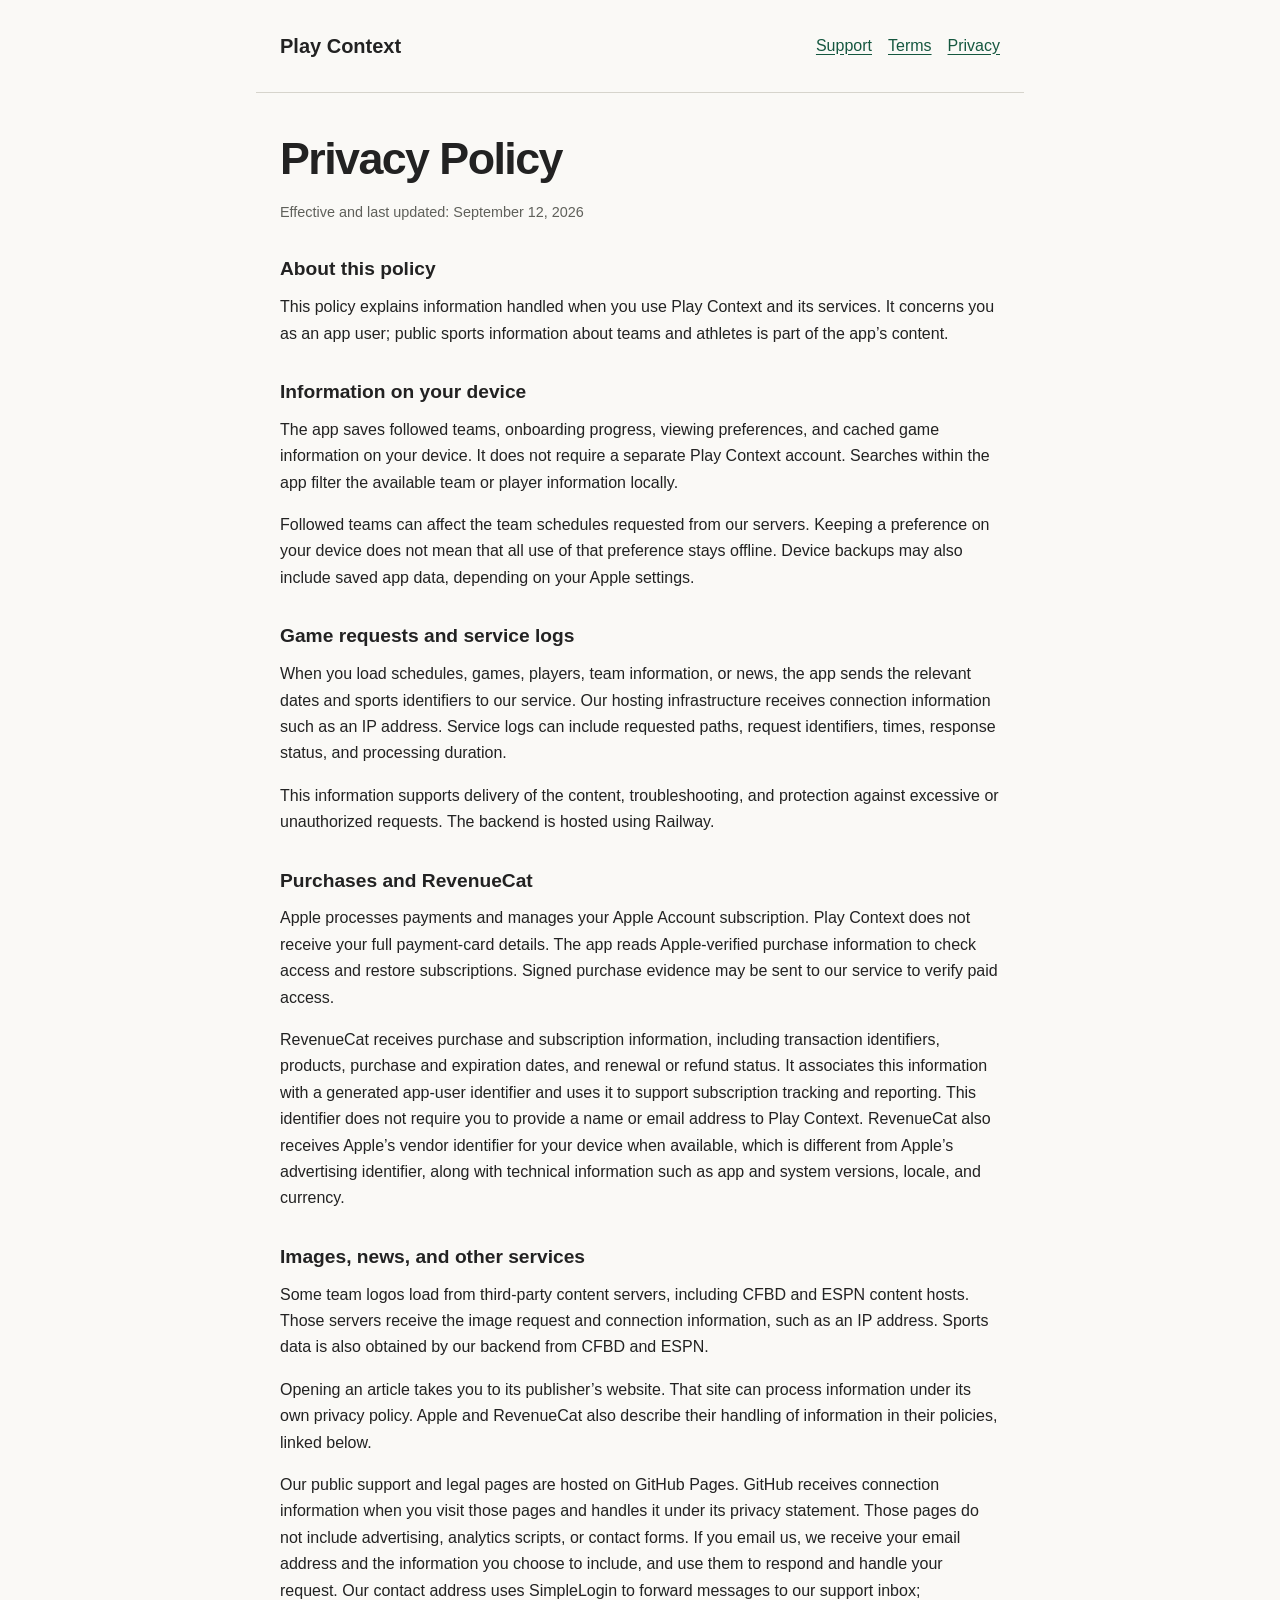
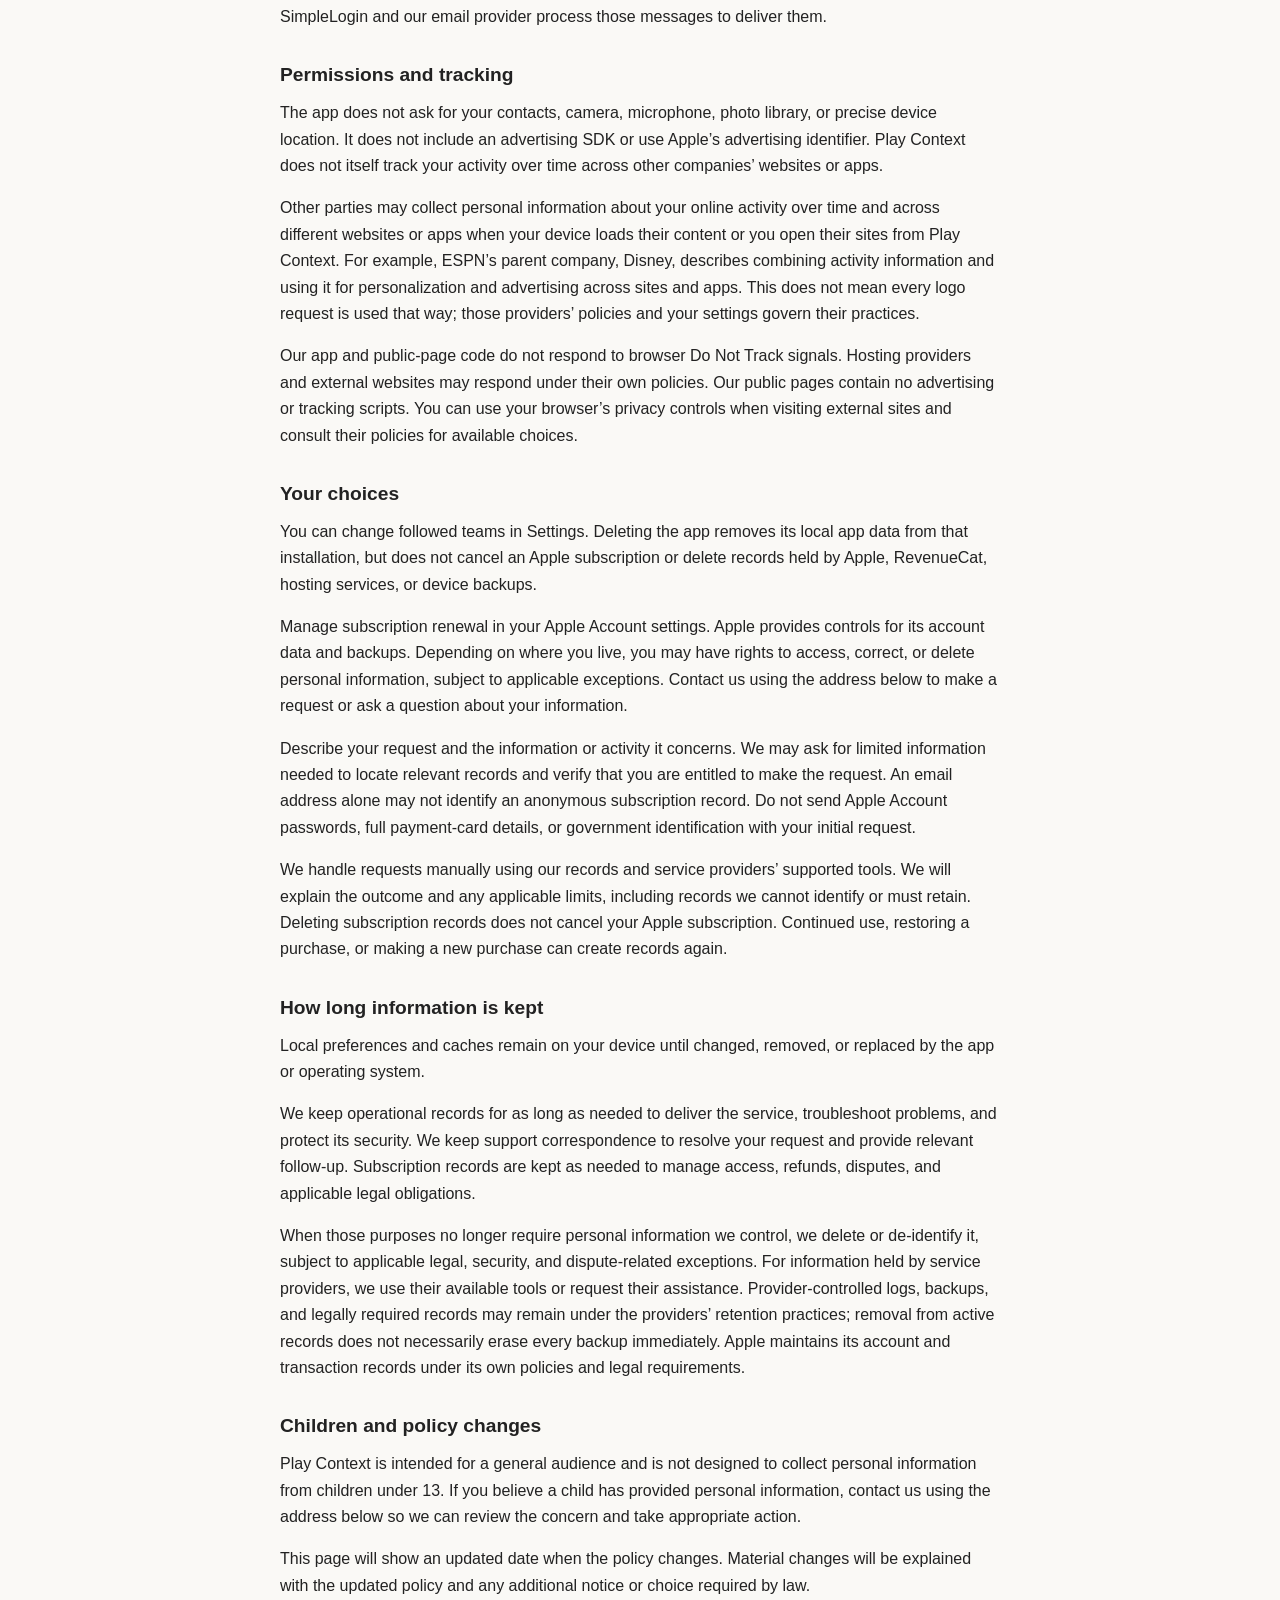
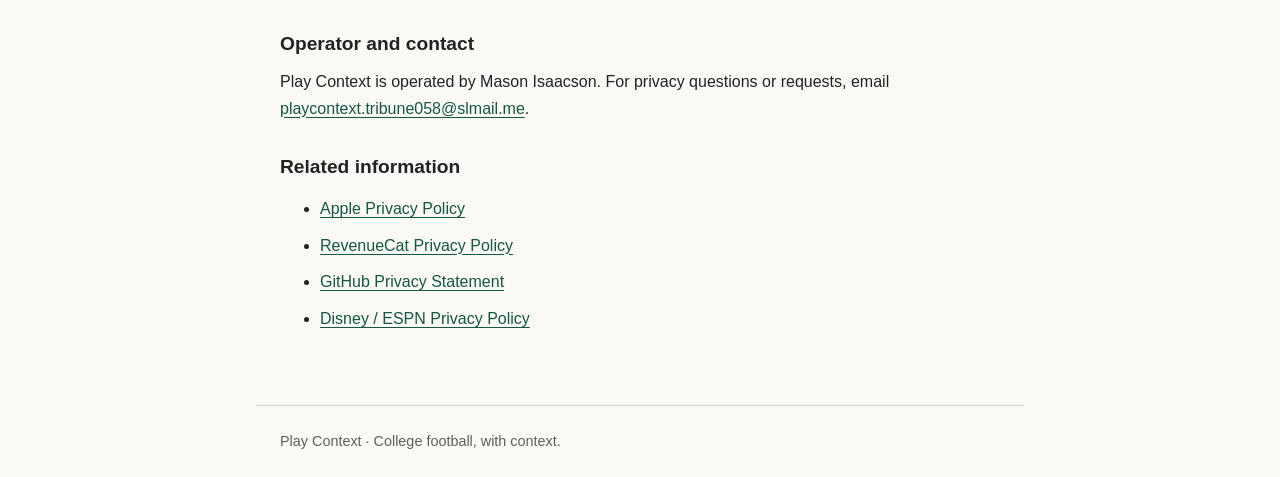
==== privacy.html @ 18dccdff "Clarify policy dates, identifiers, and third-party tracking" ====
<!doctype html>
<html lang="en">
<head>
  <meta charset="utf-8">
  <meta name="viewport" content="width=device-width, initial-scale=1">
  <meta name="description" content="Privacy Policy for Play Context, the college football companion.">
  <title>Privacy Policy · Play Context</title>
  <link rel="stylesheet" href="styles.css">
</head>
<body>
  <a class="skip" href="#content">Skip to content</a>
  <header><a class="brand" href="index.html">Play Context</a>
    <nav aria-label="Main"><a href="index.html">Support</a><a href="terms.html">Terms</a><a href="privacy.html">Privacy</a></nav>
  </header>
  <main id="content">
    <h1>Privacy Policy</h1>
    <p class="updated">Effective and last updated: September 12, 2026</p>
    <section>
      <h2>About this policy</h2>
      <p>This policy explains information handled when you use Play Context and its services. It concerns you as an app user; public sports information about teams and athletes is part of the app’s content.</p>
    </section>
    <section>
      <h2>Information on your device</h2>
      <p>The app saves followed teams, onboarding progress, viewing preferences, and cached game information on your device. It does not require a separate Play Context account. Searches within the app filter the available team or player information locally.</p>
      <p>Followed teams can affect the team schedules requested from our servers. Keeping a preference on your device does not mean that all use of that preference stays offline. Device backups may also include saved app data, depending on your Apple settings.</p>
    </section>
    <section>
      <h2>Game requests and service logs</h2>
      <p>When you load schedules, games, players, team information, or news, the app sends the relevant dates and sports identifiers to our service. Our hosting infrastructure receives connection information such as an IP address. Service logs can include requested paths, request identifiers, times, response status, and processing duration.</p>
      <p>This information supports delivery of the content, troubleshooting, and protection against excessive or unauthorized requests. The backend is hosted using Railway.</p>
    </section>
    <section>
      <h2>Purchases and RevenueCat</h2>
      <p>Apple processes payments and manages your Apple Account subscription. Play Context does not receive your full payment-card details. The app reads Apple-verified purchase information to check access and restore subscriptions. Signed purchase evidence may be sent to our service to verify paid access.</p>
      <p>RevenueCat receives purchase and subscription information, including transaction identifiers, products, purchase and expiration dates, and renewal or refund status. It associates this information with a generated app-user identifier and uses it to support subscription tracking and reporting. This identifier does not require you to provide a name or email address to Play Context. RevenueCat also receives Apple’s vendor identifier for your device when available, which is different from Apple’s advertising identifier, along with technical information such as app and system versions, locale, and currency.</p>
    </section>
    <section>
      <h2>Images, news, and other services</h2>
      <p>Some team logos load from third-party content servers, including CFBD and ESPN content hosts. Those servers receive the image request and connection information, such as an IP address. Sports data is also obtained by our backend from CFBD and ESPN.</p>
      <p>Opening an article takes you to its publisher’s website. That site can process information under its own privacy policy. Apple and RevenueCat also describe their handling of information in their policies, linked below.</p>
      <p>Our public support and legal pages are hosted on GitHub Pages. GitHub receives connection information when you visit those pages and handles it under its privacy statement. Those pages do not include advertising, analytics scripts, or contact forms. If you email us, we receive your email address and the information you choose to include, and use them to respond and handle your request. Our contact address uses SimpleLogin to forward messages to our support inbox; SimpleLogin and our email provider process those messages to deliver them.</p>
    </section>
    <section>
      <h2>Permissions and tracking</h2>
      <p>The app does not ask for your contacts, camera, microphone, photo library, or precise device location. It does not include an advertising SDK or use Apple’s advertising identifier. Play Context does not itself track your activity over time across other companies’ websites or apps.</p>
      <p>Other parties may collect personal information about your online activity over time and across different websites or apps when your device loads their content or you open their sites from Play Context. For example, ESPN’s parent company, Disney, describes combining activity information and using it for personalization and advertising across sites and apps. This does not mean every logo request is used that way; those providers’ policies and your settings govern their practices.</p>
      <p>Our app and public-page code do not respond to browser Do Not Track signals. Hosting providers and external websites may respond under their own policies. Our public pages contain no advertising or tracking scripts. You can use your browser’s privacy controls when visiting external sites and consult their policies for available choices.</p>
    </section>
    <section>
      <h2>Your choices</h2>
      <p>You can change followed teams in Settings. Deleting the app removes its local app data from that installation, but does not cancel an Apple subscription or delete records held by Apple, RevenueCat, hosting services, or device backups.</p>
      <p>Manage subscription renewal in your Apple Account settings. Apple provides controls for its account data and backups. Depending on where you live, you may have rights to access, correct, or delete personal information, subject to applicable exceptions. Contact us using the address below to make a request or ask a question about your information.</p>
      <p>Describe your request and the information or activity it concerns. We may ask for limited information needed to locate relevant records and verify that you are entitled to make the request. An email address alone may not identify an anonymous subscription record. Do not send Apple Account passwords, full payment-card details, or government identification with your initial request.</p>
      <p>We handle requests manually using our records and service providers’ supported tools. We will explain the outcome and any applicable limits, including records we cannot identify or must retain. Deleting subscription records does not cancel your Apple subscription. Continued use, restoring a purchase, or making a new purchase can create records again.</p>
    </section>
    <section>
      <h2>How long information is kept</h2>
      <p>Local preferences and caches remain on your device until changed, removed, or replaced by the app or operating system.</p>
      <p>We keep operational records for as long as needed to deliver the service, troubleshoot problems, and protect its security. We keep support correspondence to resolve your request and provide relevant follow-up. Subscription records are kept as needed to manage access, refunds, disputes, and applicable legal obligations.</p>
      <p>When those purposes no longer require personal information we control, we delete or de-identify it, subject to applicable legal, security, and dispute-related exceptions. For information held by service providers, we use their available tools or request their assistance. Provider-controlled logs, backups, and legally required records may remain under the providers’ retention practices; removal from active records does not necessarily erase every backup immediately. Apple maintains its account and transaction records under its own policies and legal requirements.</p>
    </section>
    <section>
      <h2>Children and policy changes</h2>
      <p>Play Context is intended for a general audience and is not designed to collect personal information from children under 13. If you believe a child has provided personal information, contact us using the address below so we can review the concern and take appropriate action.</p>
      <p>This page will show an updated date when the policy changes. Material changes will be explained with the updated policy and any additional notice or choice required by law.</p>
    </section>
    <section>
      <h2>Operator and contact</h2>
      <p>Play Context is operated by Mason Isaacson. For privacy questions or requests, email <a href="mailto:playcontext.tribune058@slmail.me">playcontext.tribune058@slmail.me</a>.</p>
    </section>
    <section><h2>Related information</h2><ul>
      <li><a href="https://www.apple.com/legal/privacy/">Apple Privacy Policy</a></li>
      <li><a href="https://www.revenuecat.com/privacy/">RevenueCat Privacy Policy</a></li>
      <li><a href="https://docs.github.com/en/site-policy/privacy-policies/github-general-privacy-statement">GitHub Privacy Statement</a></li>
      <li><a href="https://privacy.thewaltdisneycompany.com/en/current-privacy-policy/">Disney / ESPN Privacy Policy</a></li>
    </ul></section>
  </main>
  <footer>Play Context · College football, with context.</footer>
</body>
</html>
---- styles.css ----
:root { color-scheme: light dark; font-family: -apple-system, BlinkMacSystemFont, "Segoe UI", sans-serif; line-height: 1.65; color: #222; background: #faf9f6; }
* { box-sizing: border-box; }
body { margin: 0; overflow-wrap: anywhere; }
header, main, footer { max-width: 48rem; margin: auto; padding: 1.5rem; }
header { display: flex; flex-wrap: wrap; gap: 1rem 2rem; align-items: center; justify-content: space-between; border-bottom: 1px solid #d6d4cc; }
a { color: #15573f; text-underline-offset: .2em; }
a:focus-visible { outline: 3px solid #986414; outline-offset: 4px; }
nav { display: flex; flex-wrap: wrap; gap: 1rem; }
nav a { display: inline-flex; align-items: center; min-height: 44px; }
.brand { font-weight: 750; font-size: 1.25rem; color: inherit; text-decoration: none; }
h1 { font-size: clamp(2rem, 6vw, 2.8rem); line-height: 1.15; letter-spacing: -.035em; margin: 1rem 0; }
h2 { font-size: 1.2rem; line-height: 1.35; margin: 0 0 .75rem; }
p { margin: 0 0 1rem; }
section { margin-top: 2rem; }
.updated, footer { color: #5f605a; font-size: .9rem; }
footer { border-top: 1px solid #d6d4cc; margin-top: 2rem; }
li { margin-block: .65rem; }
.skip { position: absolute; top: -10rem; left: 1rem; padding: .75rem; background: #faf9f6; z-index: 1; }
.skip:focus { top: 1rem; }
@media (prefers-color-scheme: dark) {
  :root { color: #eae9e5; background: #171918; }
  a { color: #a3d7bb; }
  header, footer { border-color: #444842; }
  .updated, footer { color: #b1b5ae; }
  .skip { background: #171918; }
}
@media print {
  :root { color: #000; background: #fff; }
  header, footer, .skip { display: none; }
  main { max-width: none; padding: 0; }
  h2 { break-after: avoid; }
}
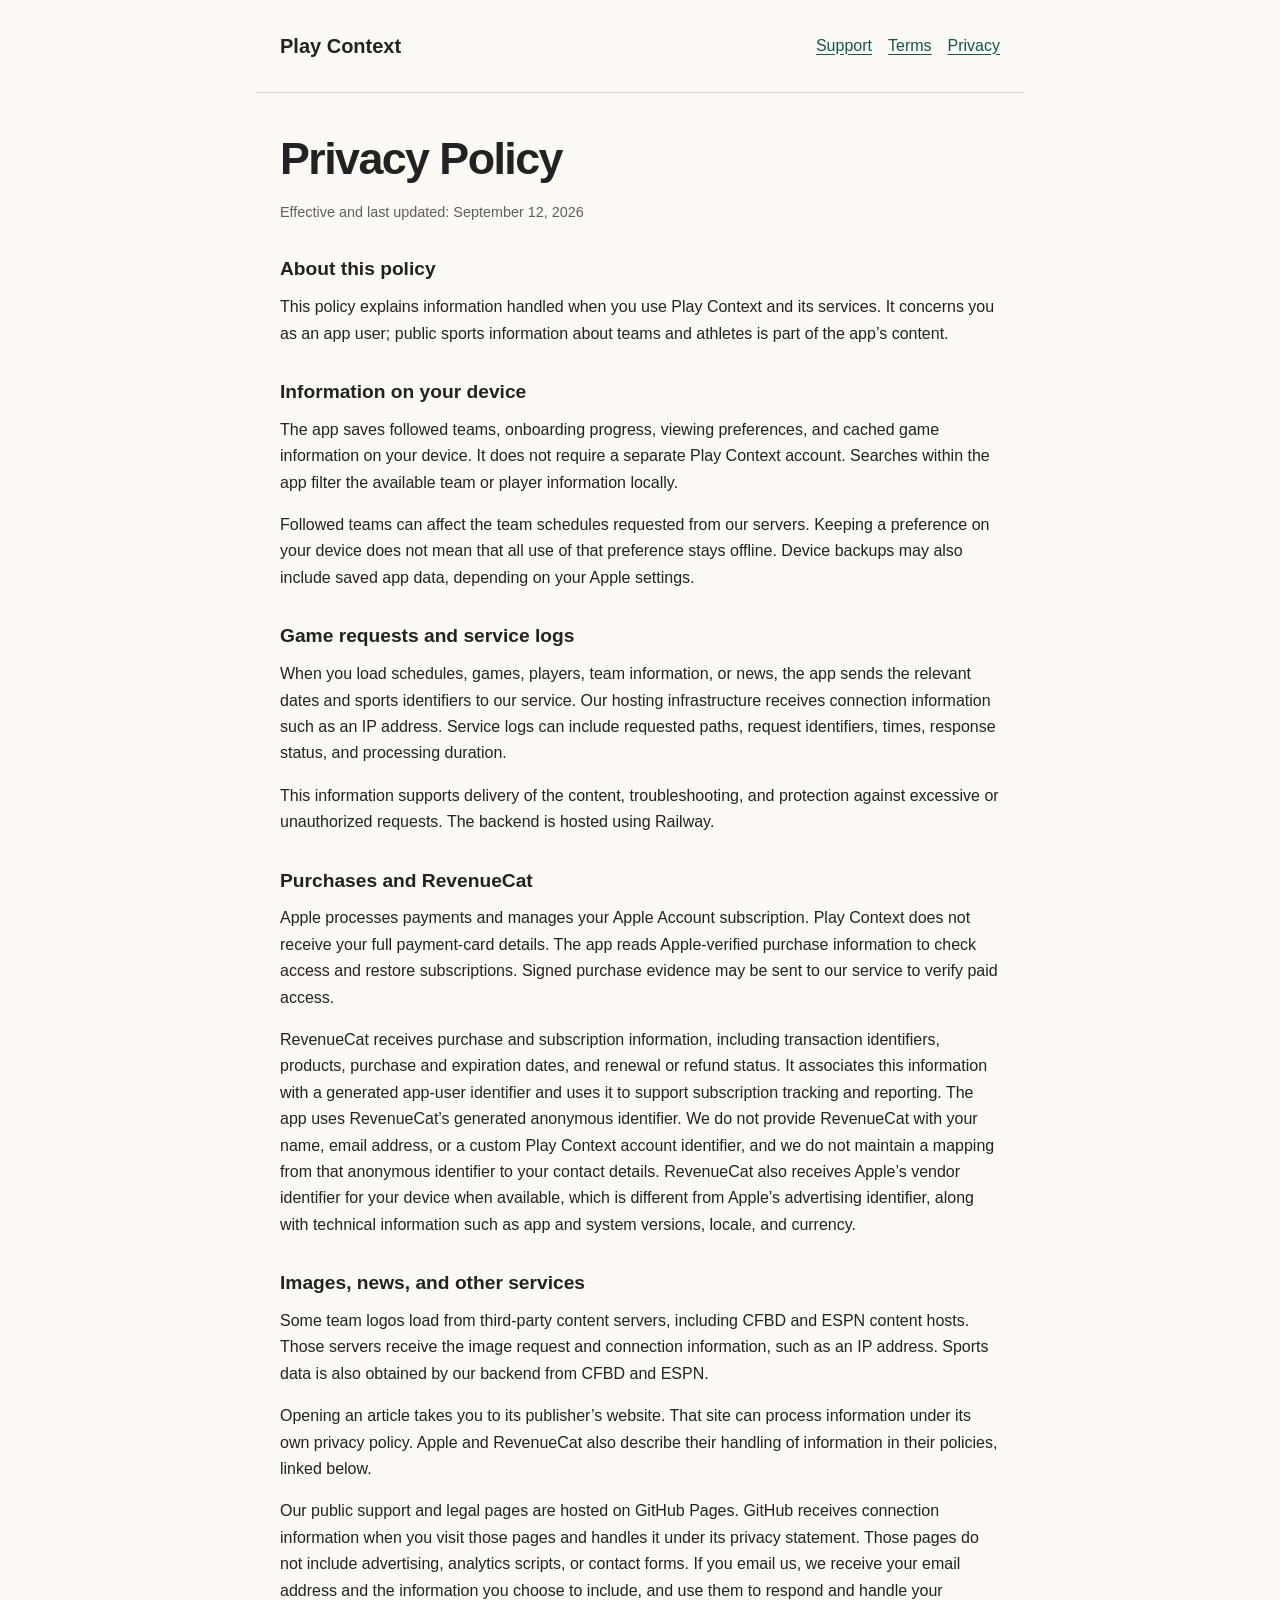
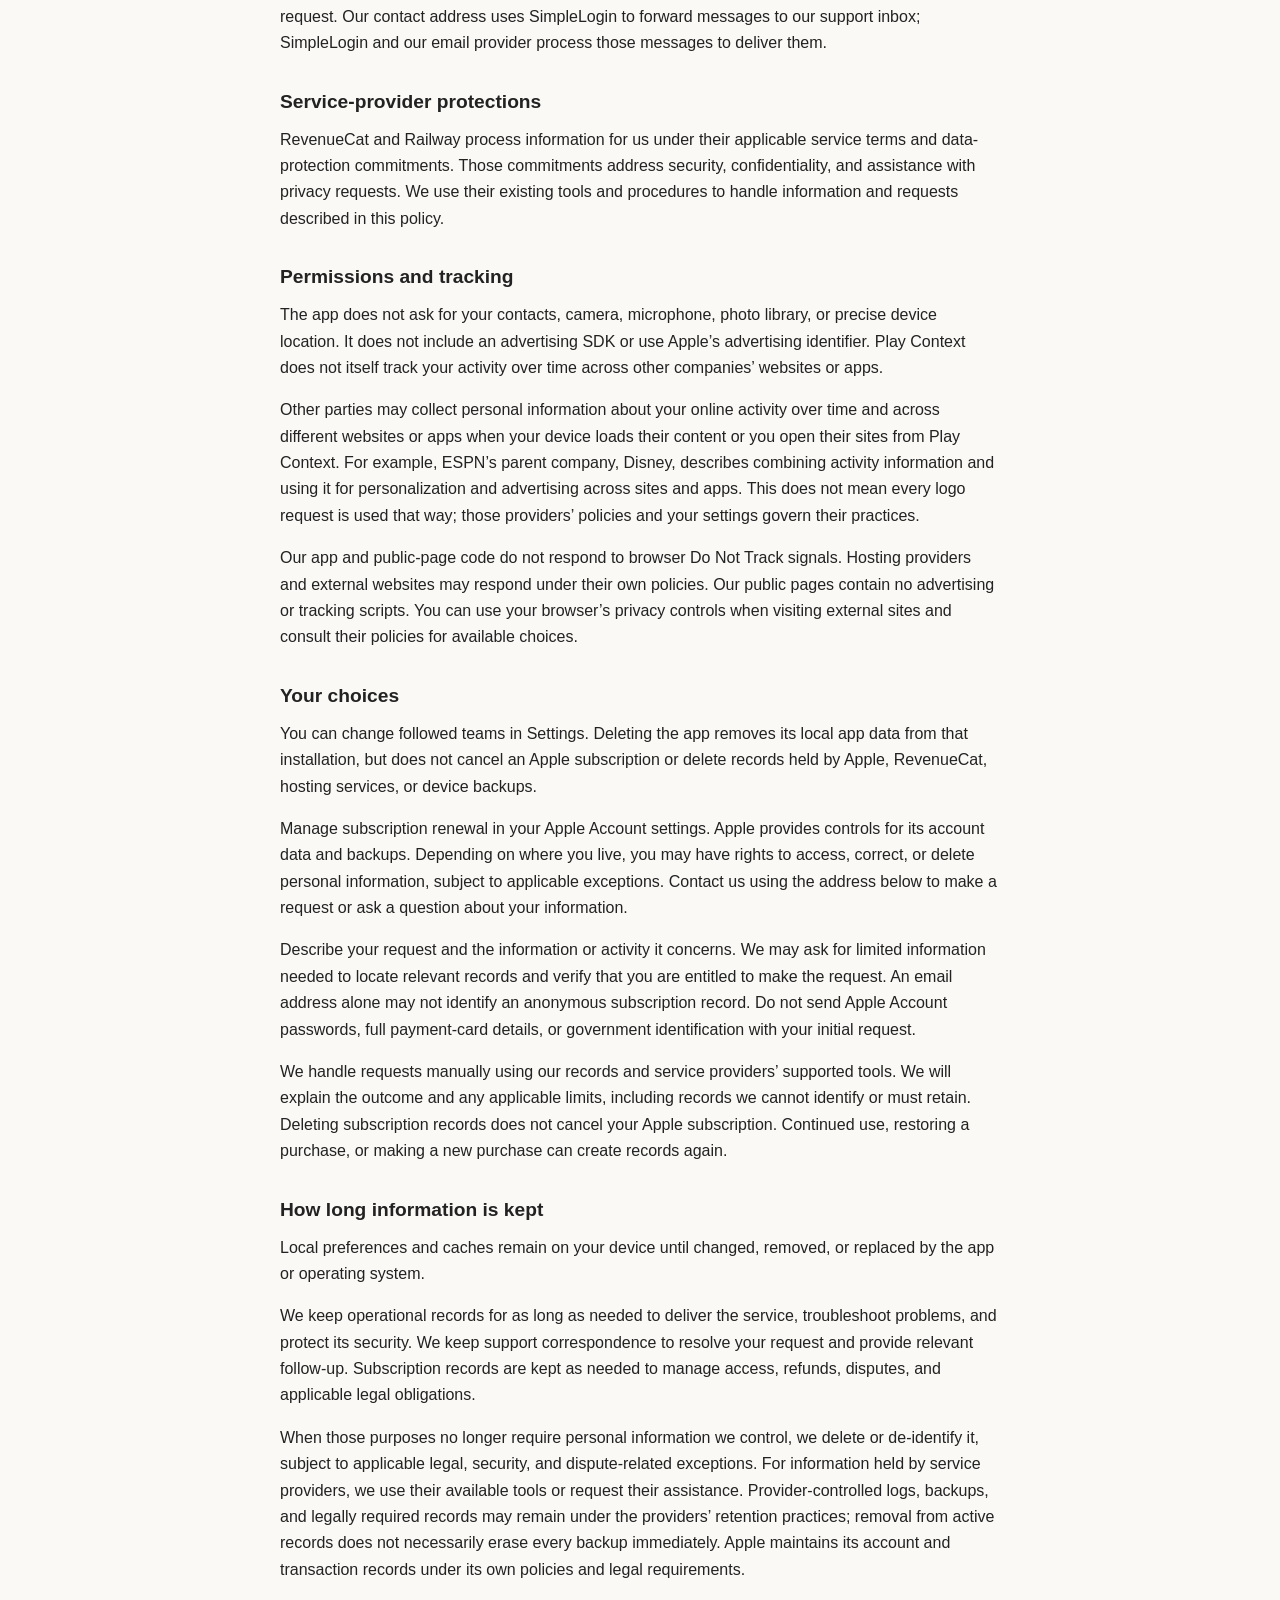
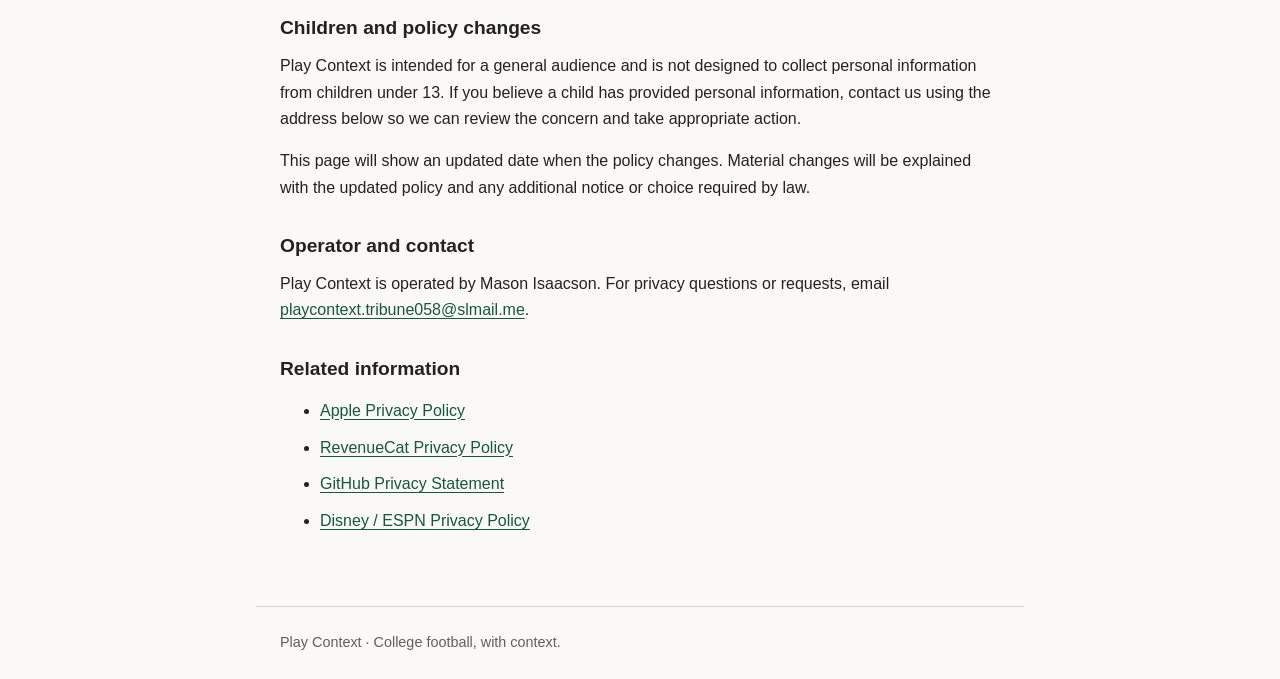
==== commit 1dcf0c7c: "Clarify anonymous subscriptions and service-provider safeguards" ====
--- a/privacy.html
+++ b/privacy.html
@@ -32,13 +32,17 @@
     <section>
       <h2>Purchases and RevenueCat</h2>
       <p>Apple processes payments and manages your Apple Account subscription. Play Context does not receive your full payment-card details. The app reads Apple-verified purchase information to check access and restore subscriptions. Signed purchase evidence may be sent to our service to verify paid access.</p>
-      <p>RevenueCat receives purchase and subscription information, including transaction identifiers, products, purchase and expiration dates, and renewal or refund status. It associates this information with a generated app-user identifier and uses it to support subscription tracking and reporting. This identifier does not require you to provide a name or email address to Play Context. RevenueCat also receives Apple’s vendor identifier for your device when available, which is different from Apple’s advertising identifier, along with technical information such as app and system versions, locale, and currency.</p>
+      <p>RevenueCat receives purchase and subscription information, including transaction identifiers, products, purchase and expiration dates, and renewal or refund status. It associates this information with a generated app-user identifier and uses it to support subscription tracking and reporting. The app uses RevenueCat’s generated anonymous identifier. We do not provide RevenueCat with your name, email address, or a custom Play Context account identifier, and we do not maintain a mapping from that anonymous identifier to your contact details. RevenueCat also receives Apple’s vendor identifier for your device when available, which is different from Apple’s advertising identifier, along with technical information such as app and system versions, locale, and currency.</p>
     </section>
     <section>
       <h2>Images, news, and other services</h2>
       <p>Some team logos load from third-party content servers, including CFBD and ESPN content hosts. Those servers receive the image request and connection information, such as an IP address. Sports data is also obtained by our backend from CFBD and ESPN.</p>
       <p>Opening an article takes you to its publisher’s website. That site can process information under its own privacy policy. Apple and RevenueCat also describe their handling of information in their policies, linked below.</p>
       <p>Our public support and legal pages are hosted on GitHub Pages. GitHub receives connection information when you visit those pages and handles it under its privacy statement. Those pages do not include advertising, analytics scripts, or contact forms. If you email us, we receive your email address and the information you choose to include, and use them to respond and handle your request. Our contact address uses SimpleLogin to forward messages to our support inbox; SimpleLogin and our email provider process those messages to deliver them.</p>
+    </section>
+    <section>
+      <h2>Service-provider protections</h2>
+      <p>RevenueCat and Railway process information for us under their applicable service terms and data-protection commitments. Those commitments address security, confidentiality, and assistance with privacy requests. We use their existing tools and procedures to handle information and requests described in this policy.</p>
     </section>
     <section>
       <h2>Permissions and tracking</h2>
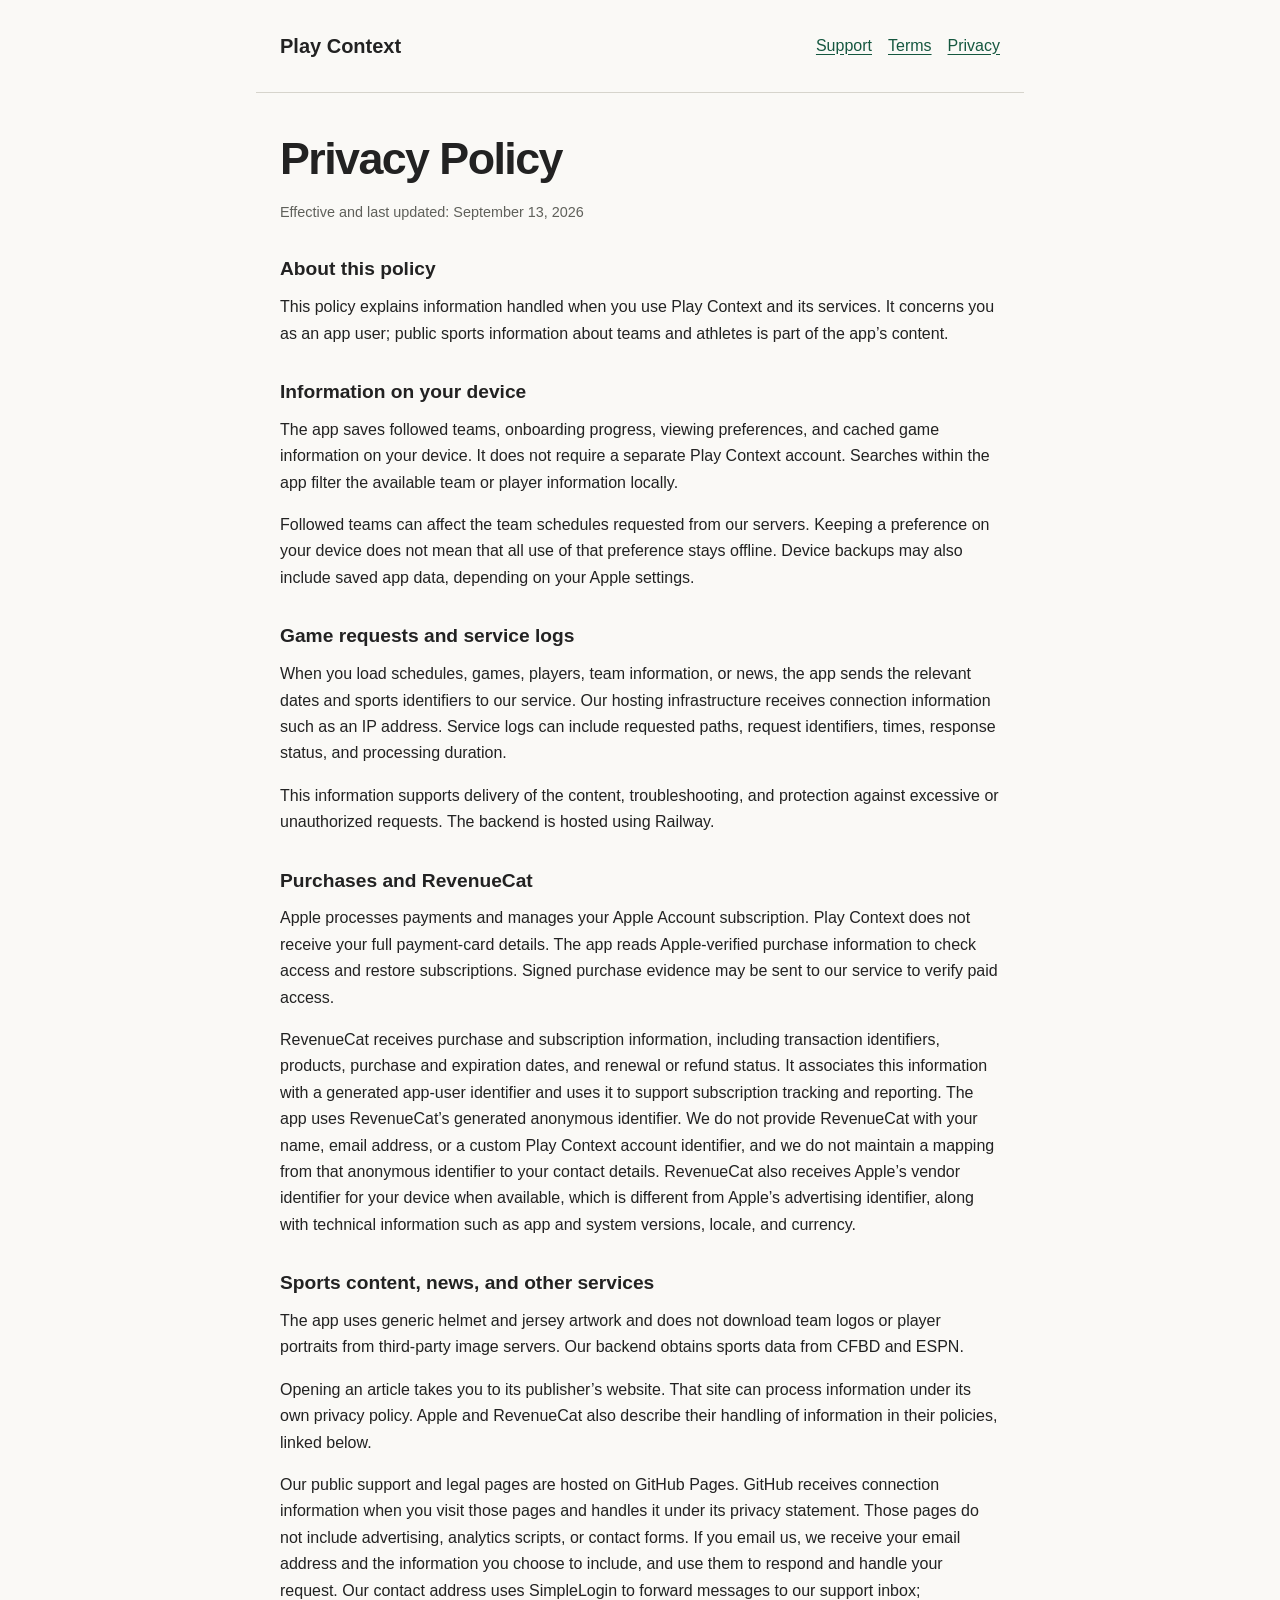
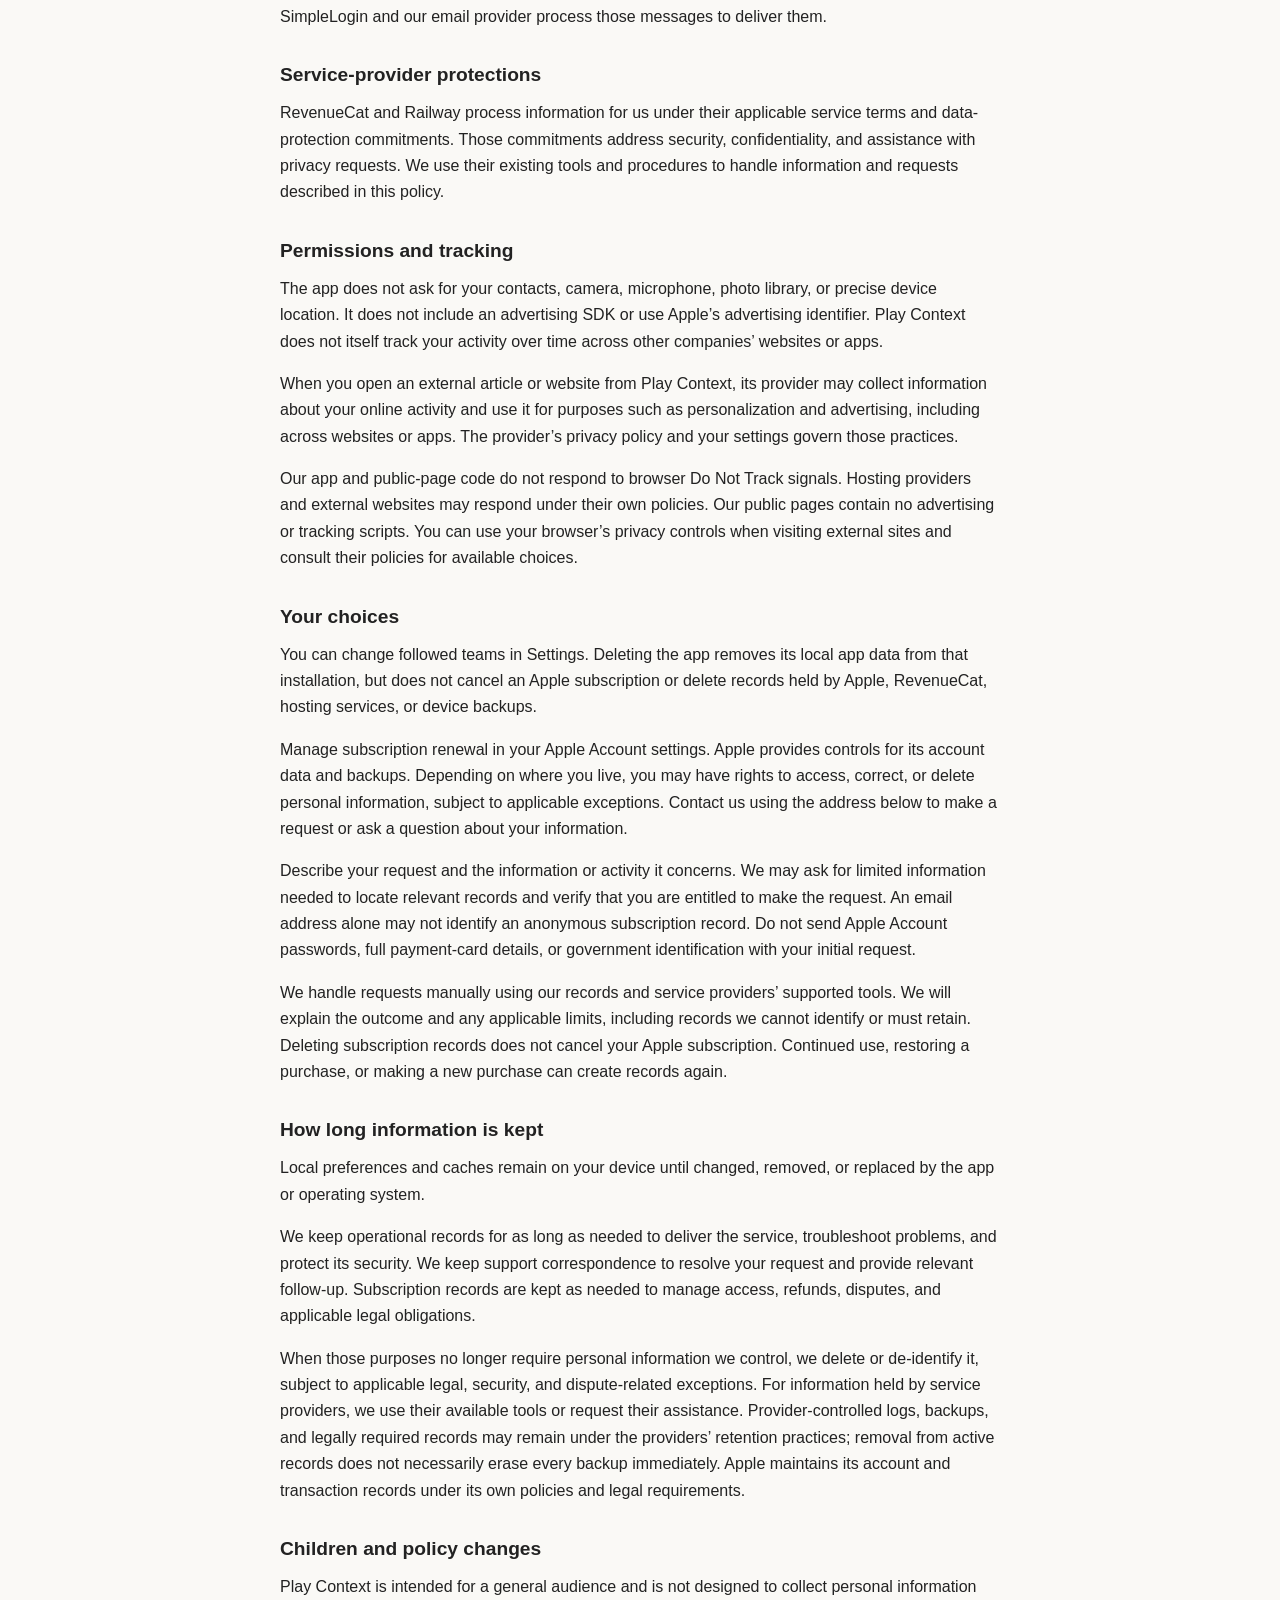
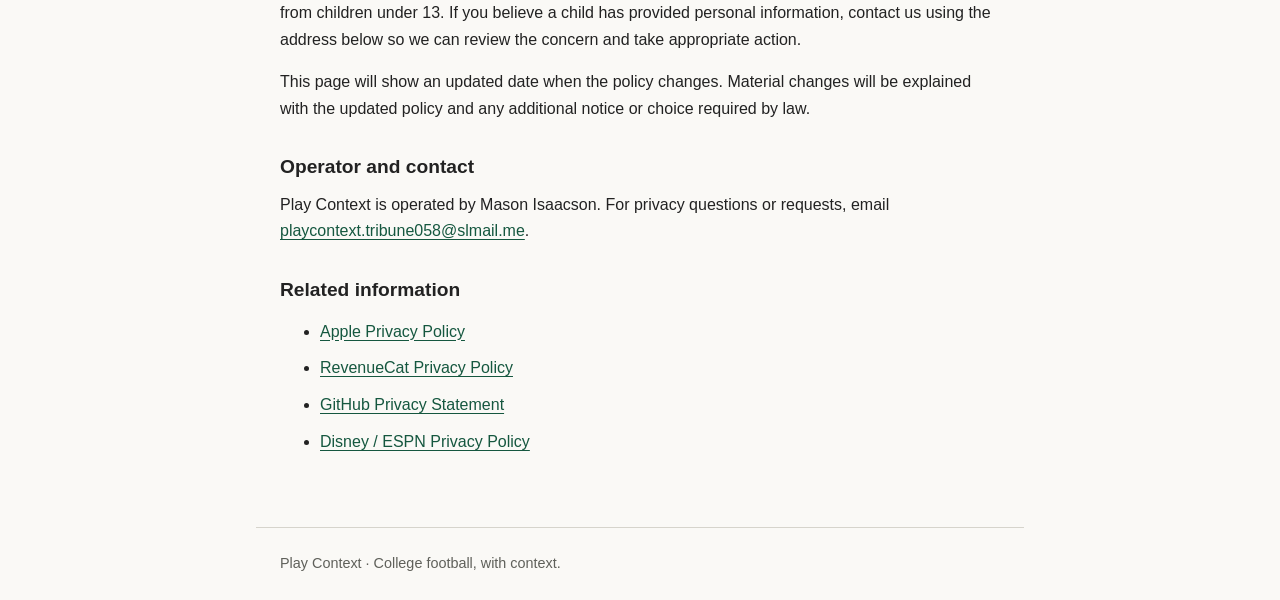
==== commit edaeb7e2: "Update legal pages for generic team artwork" ====
--- a/privacy.html
+++ b/privacy.html
@@ -14,7 +14,7 @@
   </header>
   <main id="content">
     <h1>Privacy Policy</h1>
-    <p class="updated">Effective and last updated: September 12, 2026</p>
+    <p class="updated">Effective and last updated: September 13, 2026</p>
     <section>
       <h2>About this policy</h2>
       <p>This policy explains information handled when you use Play Context and its services. It concerns you as an app user; public sports information about teams and athletes is part of the app’s content.</p>
@@ -35,8 +35,8 @@
       <p>RevenueCat receives purchase and subscription information, including transaction identifiers, products, purchase and expiration dates, and renewal or refund status. It associates this information with a generated app-user identifier and uses it to support subscription tracking and reporting. The app uses RevenueCat’s generated anonymous identifier. We do not provide RevenueCat with your name, email address, or a custom Play Context account identifier, and we do not maintain a mapping from that anonymous identifier to your contact details. RevenueCat also receives Apple’s vendor identifier for your device when available, which is different from Apple’s advertising identifier, along with technical information such as app and system versions, locale, and currency.</p>
     </section>
     <section>
-      <h2>Images, news, and other services</h2>
-      <p>Some team logos load from third-party content servers, including CFBD and ESPN content hosts. Those servers receive the image request and connection information, such as an IP address. Sports data is also obtained by our backend from CFBD and ESPN.</p>
+      <h2>Sports content, news, and other services</h2>
+      <p>The app uses generic helmet and jersey artwork and does not download team logos or player portraits from third-party image servers. Our backend obtains sports data from CFBD and ESPN.</p>
       <p>Opening an article takes you to its publisher’s website. That site can process information under its own privacy policy. Apple and RevenueCat also describe their handling of information in their policies, linked below.</p>
       <p>Our public support and legal pages are hosted on GitHub Pages. GitHub receives connection information when you visit those pages and handles it under its privacy statement. Those pages do not include advertising, analytics scripts, or contact forms. If you email us, we receive your email address and the information you choose to include, and use them to respond and handle your request. Our contact address uses SimpleLogin to forward messages to our support inbox; SimpleLogin and our email provider process those messages to deliver them.</p>
     </section>
@@ -47,7 +47,7 @@
     <section>
       <h2>Permissions and tracking</h2>
       <p>The app does not ask for your contacts, camera, microphone, photo library, or precise device location. It does not include an advertising SDK or use Apple’s advertising identifier. Play Context does not itself track your activity over time across other companies’ websites or apps.</p>
-      <p>Other parties may collect personal information about your online activity over time and across different websites or apps when your device loads their content or you open their sites from Play Context. For example, ESPN’s parent company, Disney, describes combining activity information and using it for personalization and advertising across sites and apps. This does not mean every logo request is used that way; those providers’ policies and your settings govern their practices.</p>
+      <p>When you open an external article or website from Play Context, its provider may collect information about your online activity and use it for purposes such as personalization and advertising, including across websites or apps. The provider’s privacy policy and your settings govern those practices.</p>
       <p>Our app and public-page code do not respond to browser Do Not Track signals. Hosting providers and external websites may respond under their own policies. Our public pages contain no advertising or tracking scripts. You can use your browser’s privacy controls when visiting external sites and consult their policies for available choices.</p>
     </section>
     <section>
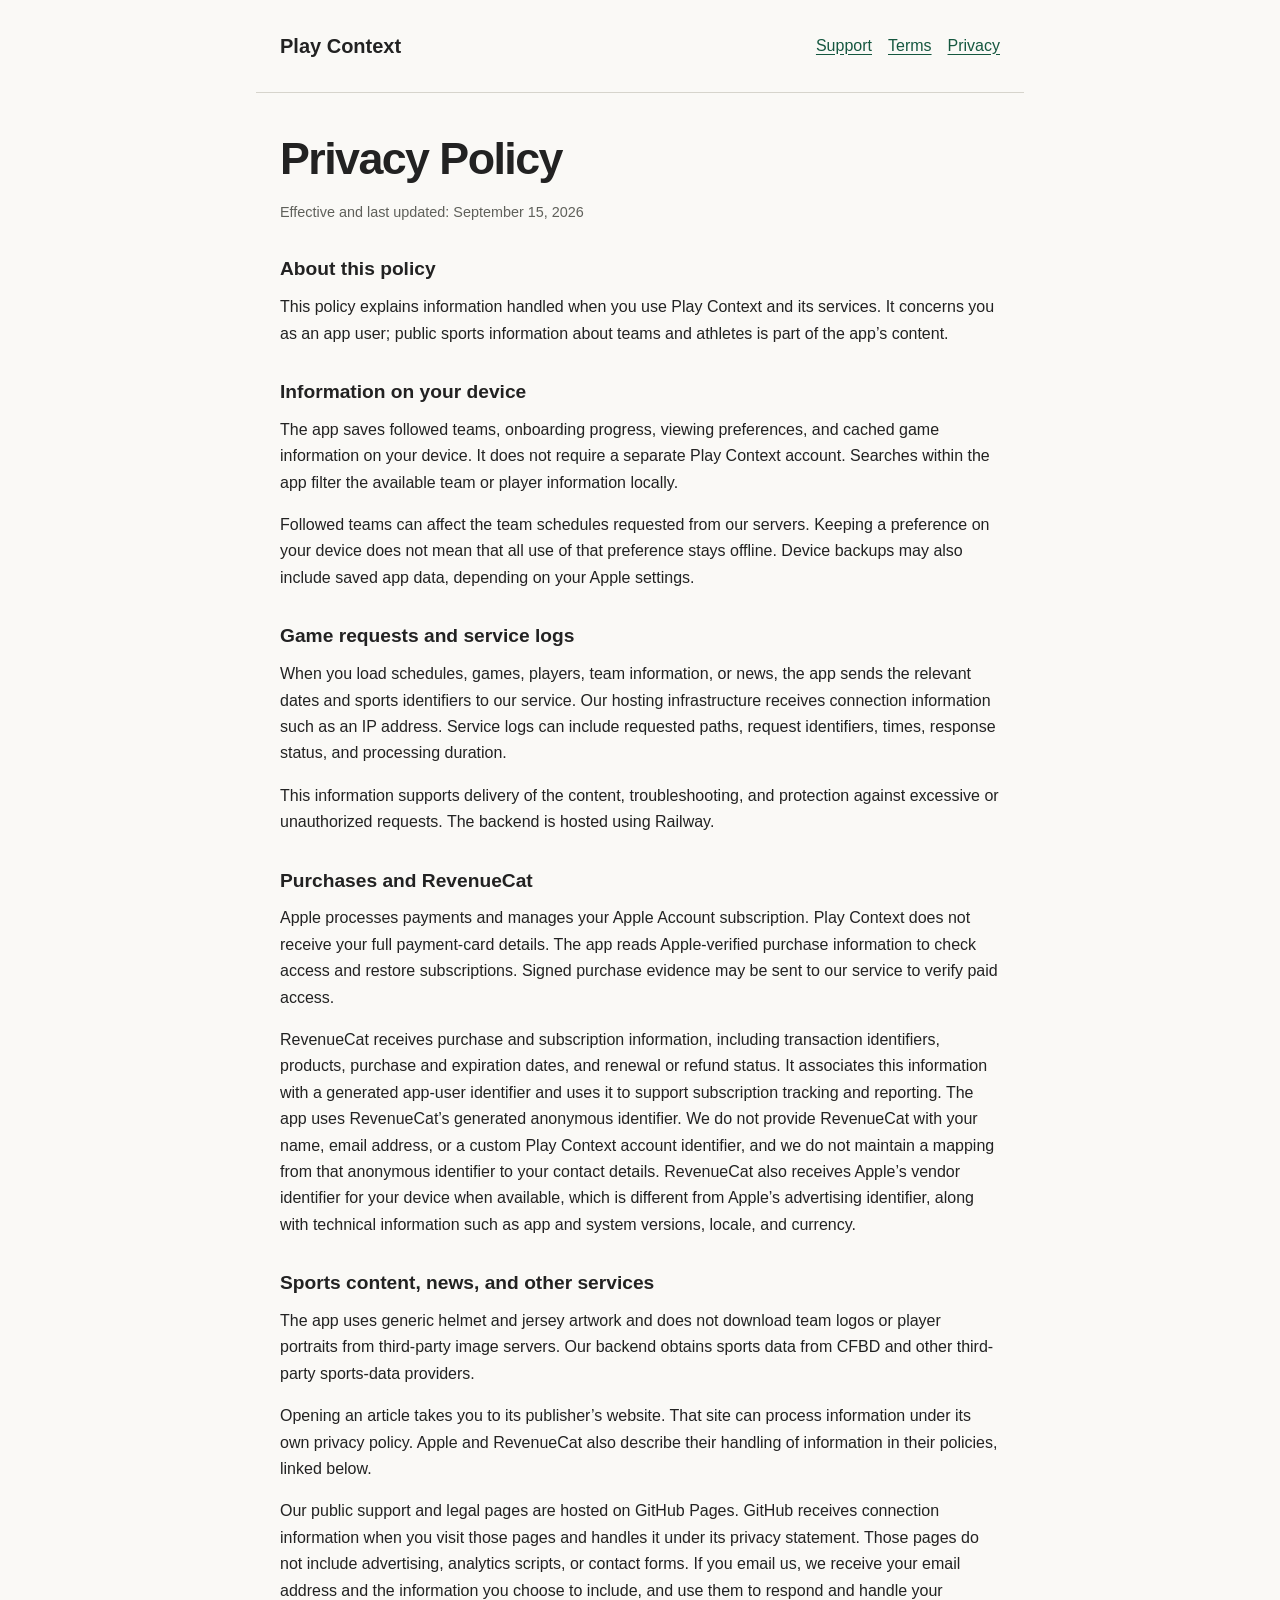
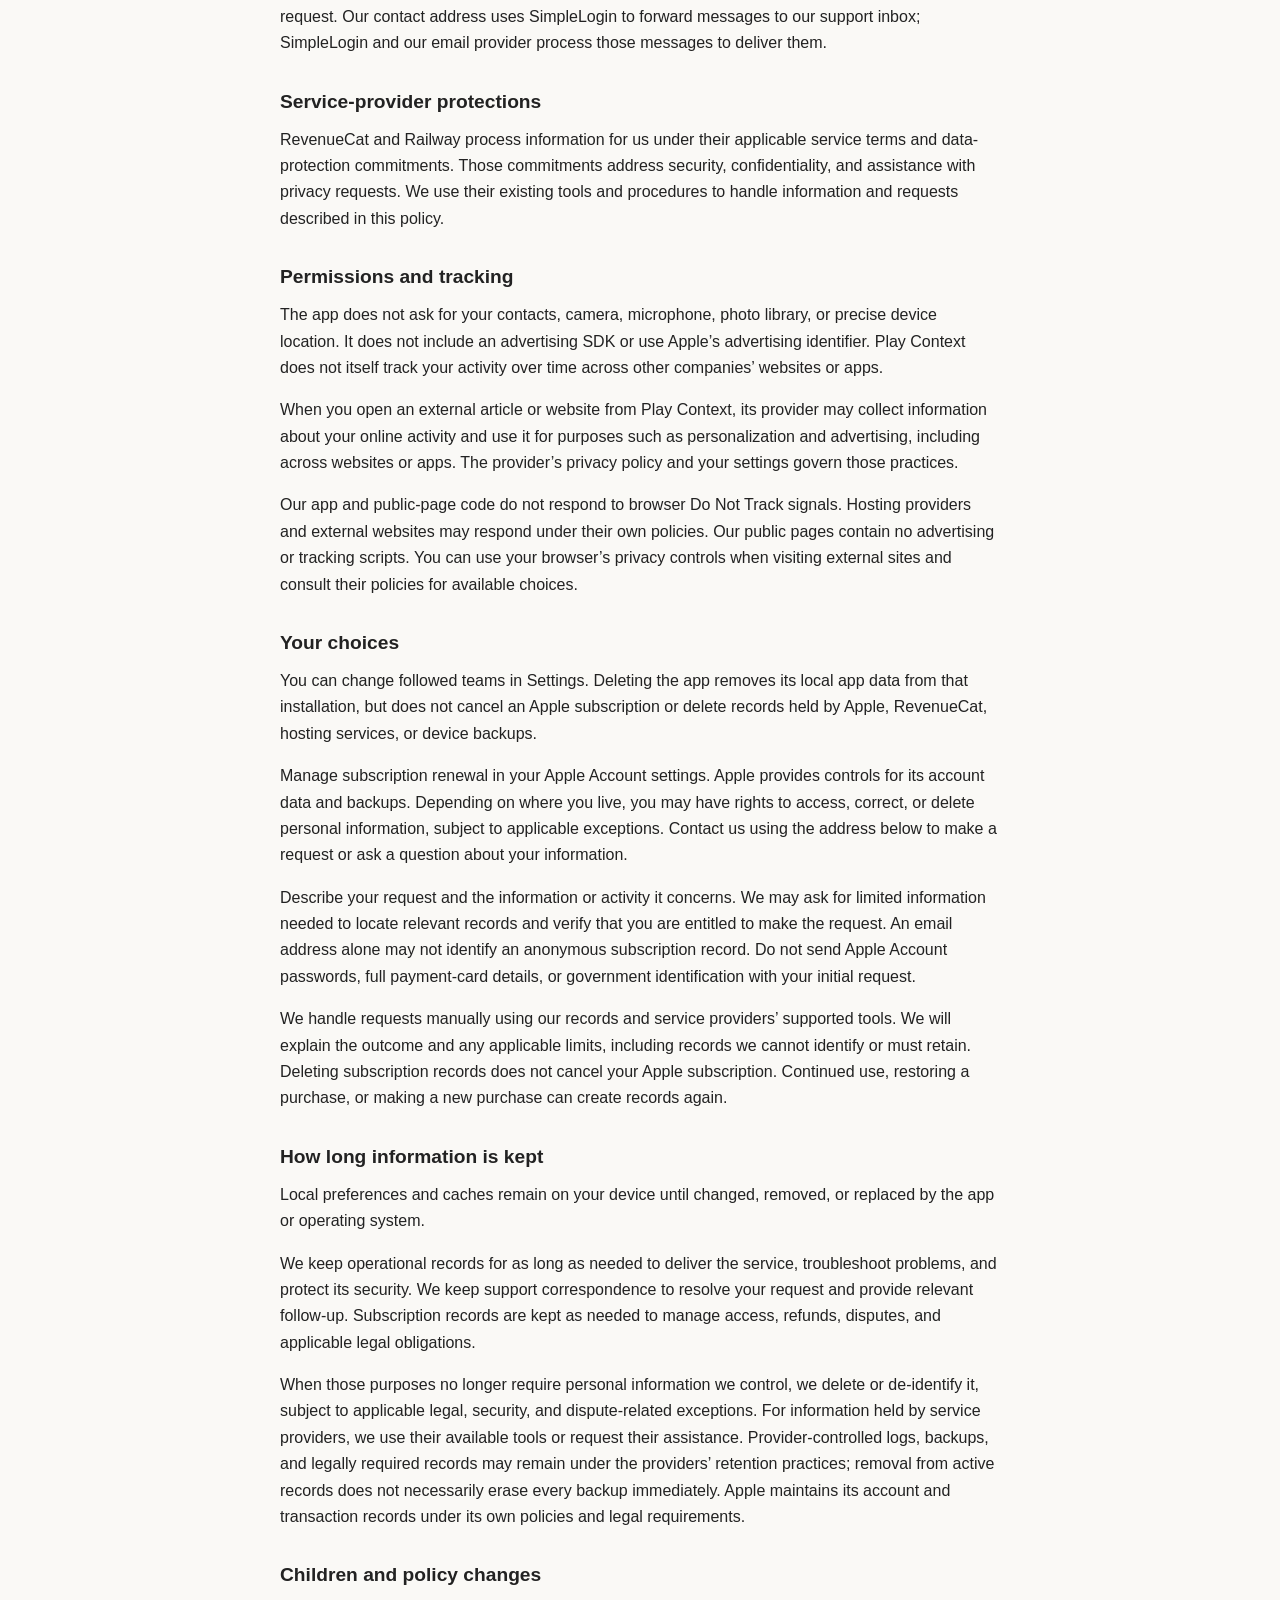
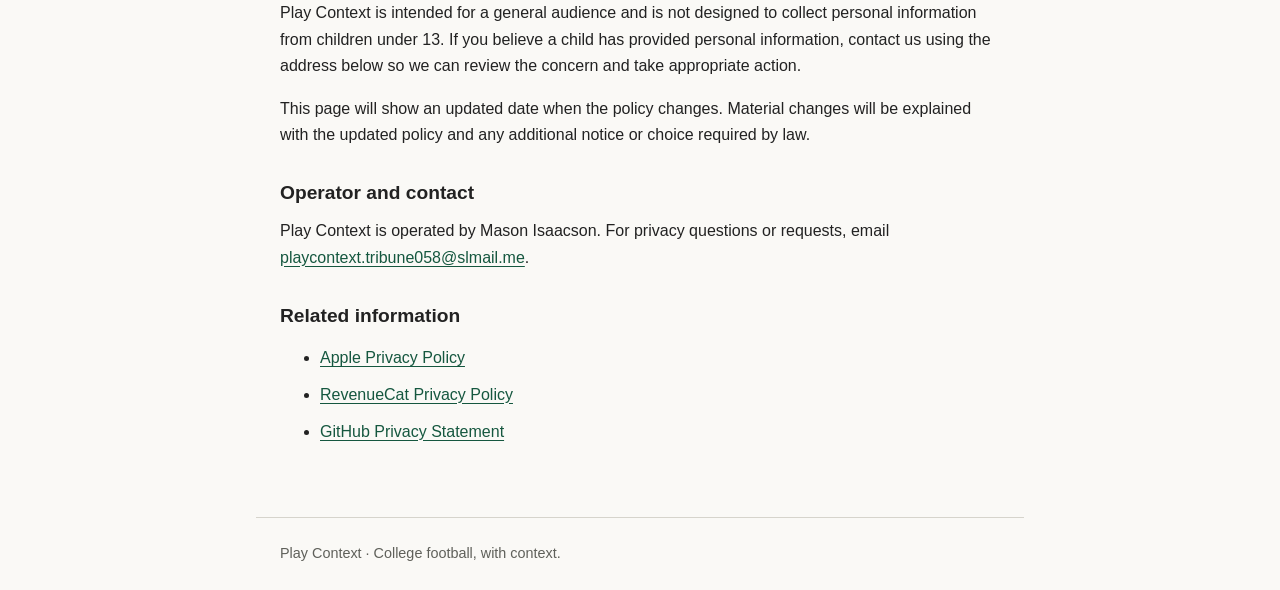
==== commit 66e4dd9b: "Use general third-party sports-data disclosure" ====
--- a/privacy.html
+++ b/privacy.html
@@ -14,7 +14,7 @@
   </header>
   <main id="content">
     <h1>Privacy Policy</h1>
-    <p class="updated">Effective and last updated: September 13, 2026</p>
+    <p class="updated">Effective and last updated: September 15, 2026</p>
     <section>
       <h2>About this policy</h2>
       <p>This policy explains information handled when you use Play Context and its services. It concerns you as an app user; public sports information about teams and athletes is part of the app’s content.</p>
@@ -36,7 +36,7 @@
     </section>
     <section>
       <h2>Sports content, news, and other services</h2>
-      <p>The app uses generic helmet and jersey artwork and does not download team logos or player portraits from third-party image servers. Our backend obtains sports data from CFBD and ESPN.</p>
+      <p>The app uses generic helmet and jersey artwork and does not download team logos or player portraits from third-party image servers. Our backend obtains sports data from CFBD and other third-party sports-data providers.</p>
       <p>Opening an article takes you to its publisher’s website. That site can process information under its own privacy policy. Apple and RevenueCat also describe their handling of information in their policies, linked below.</p>
       <p>Our public support and legal pages are hosted on GitHub Pages. GitHub receives connection information when you visit those pages and handles it under its privacy statement. Those pages do not include advertising, analytics scripts, or contact forms. If you email us, we receive your email address and the information you choose to include, and use them to respond and handle your request. Our contact address uses SimpleLogin to forward messages to our support inbox; SimpleLogin and our email provider process those messages to deliver them.</p>
     </section>
@@ -76,7 +76,6 @@
       <li><a href="https://www.apple.com/legal/privacy/">Apple Privacy Policy</a></li>
       <li><a href="https://www.revenuecat.com/privacy/">RevenueCat Privacy Policy</a></li>
       <li><a href="https://docs.github.com/en/site-policy/privacy-policies/github-general-privacy-statement">GitHub Privacy Statement</a></li>
-      <li><a href="https://privacy.thewaltdisneycompany.com/en/current-privacy-policy/">Disney / ESPN Privacy Policy</a></li>
     </ul></section>
   </main>
   <footer>Play Context · College football, with context.</footer>
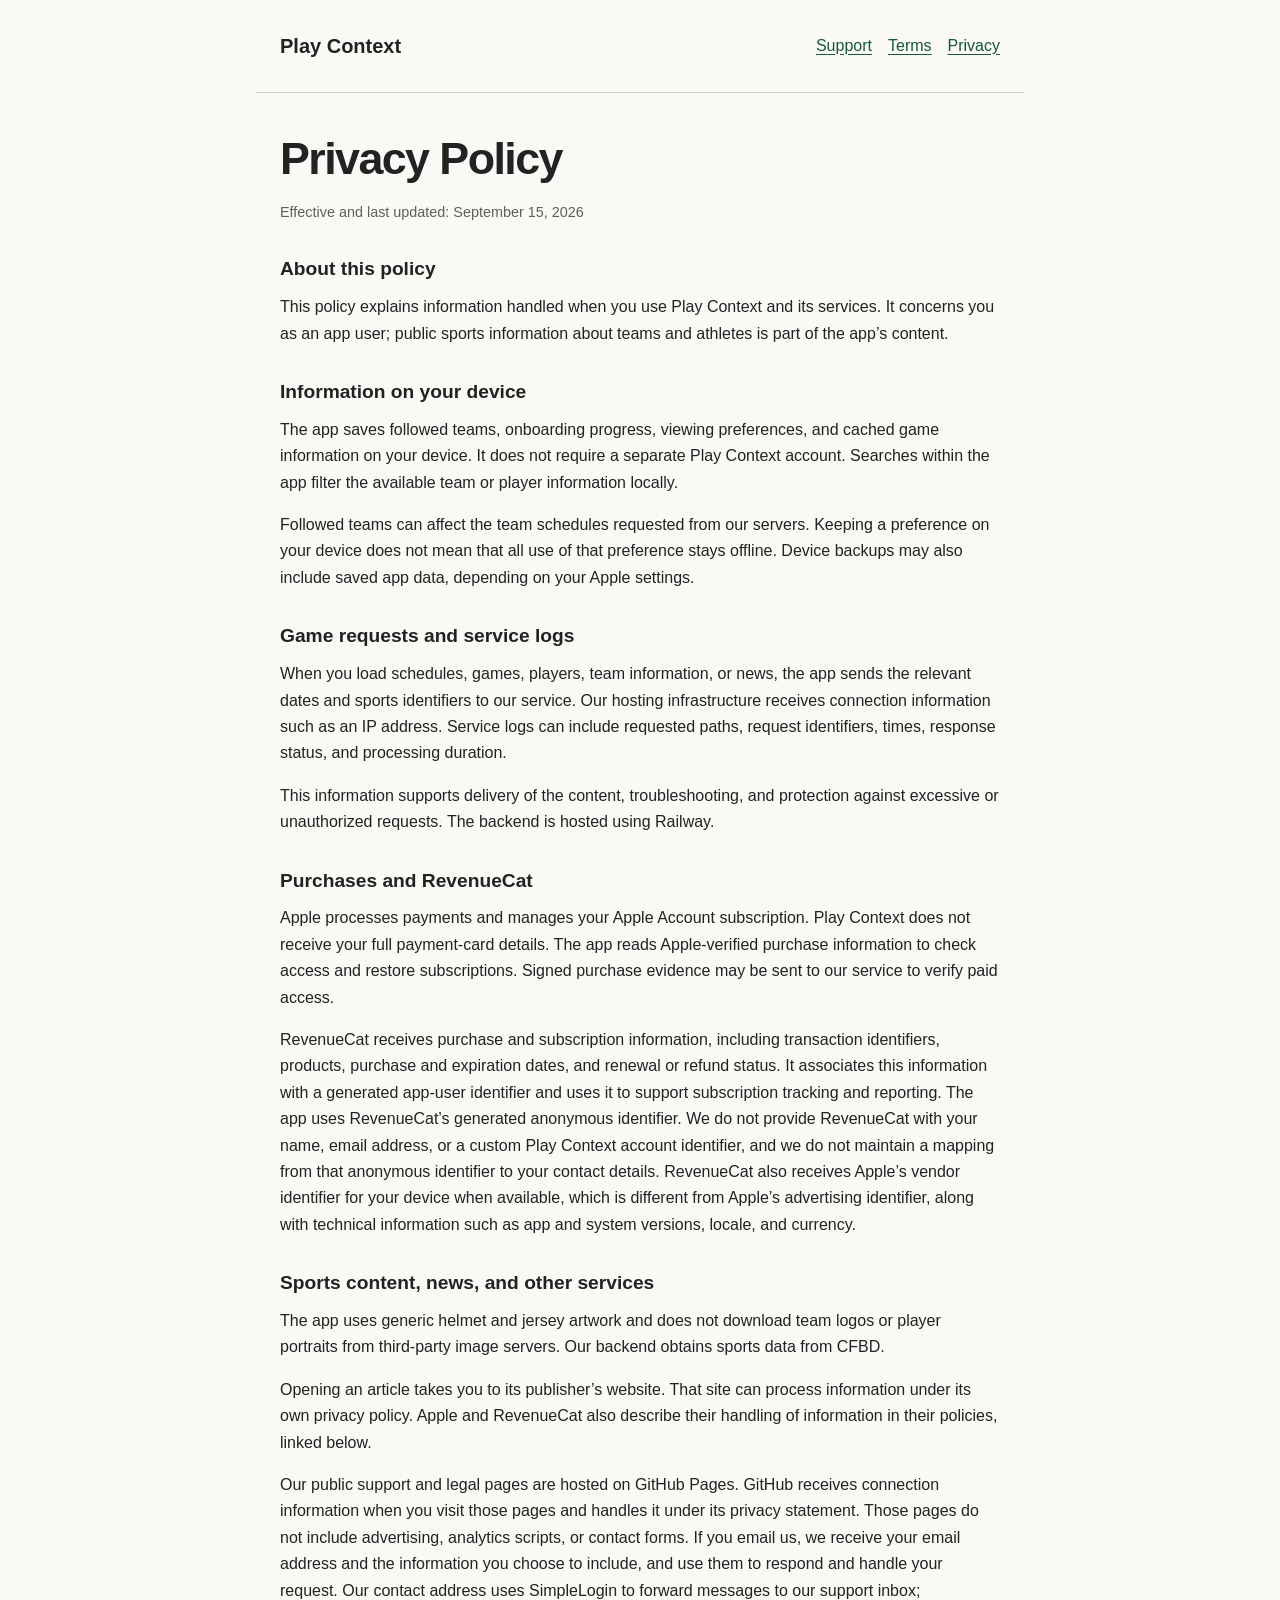
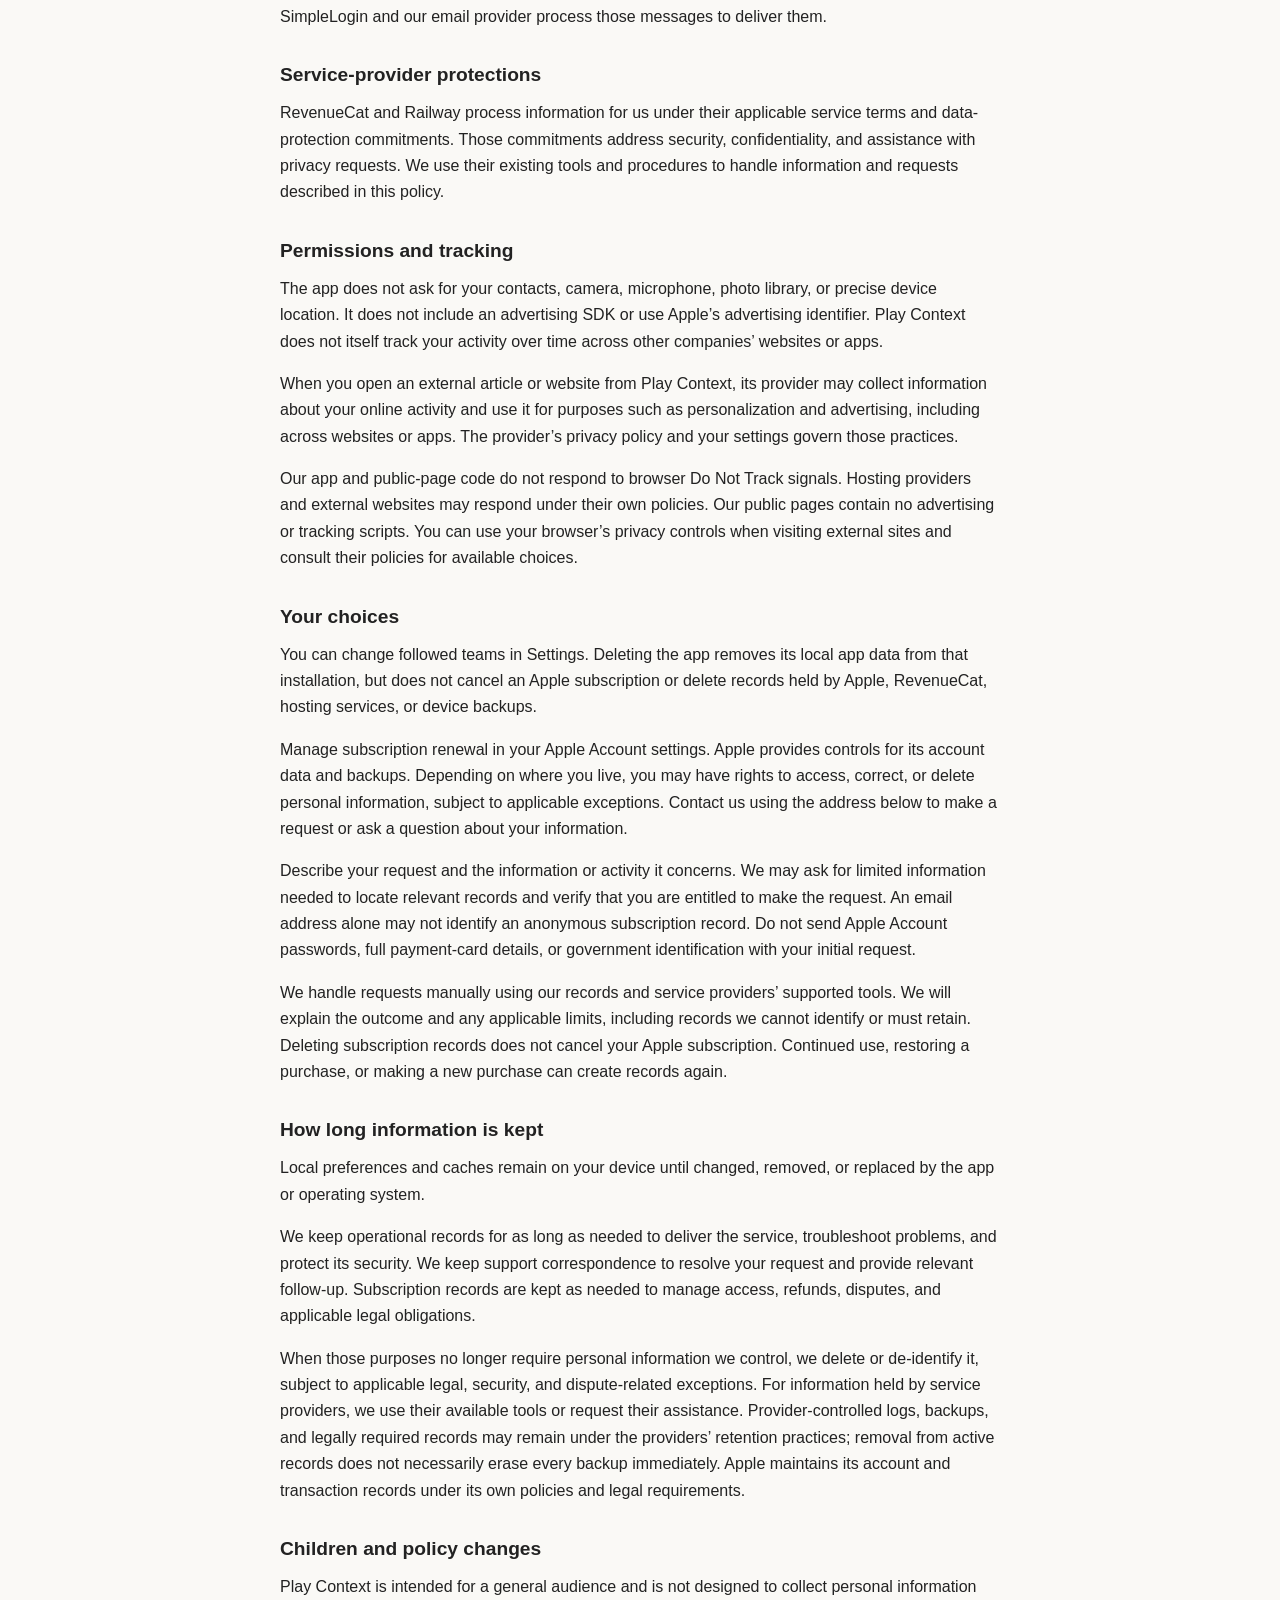
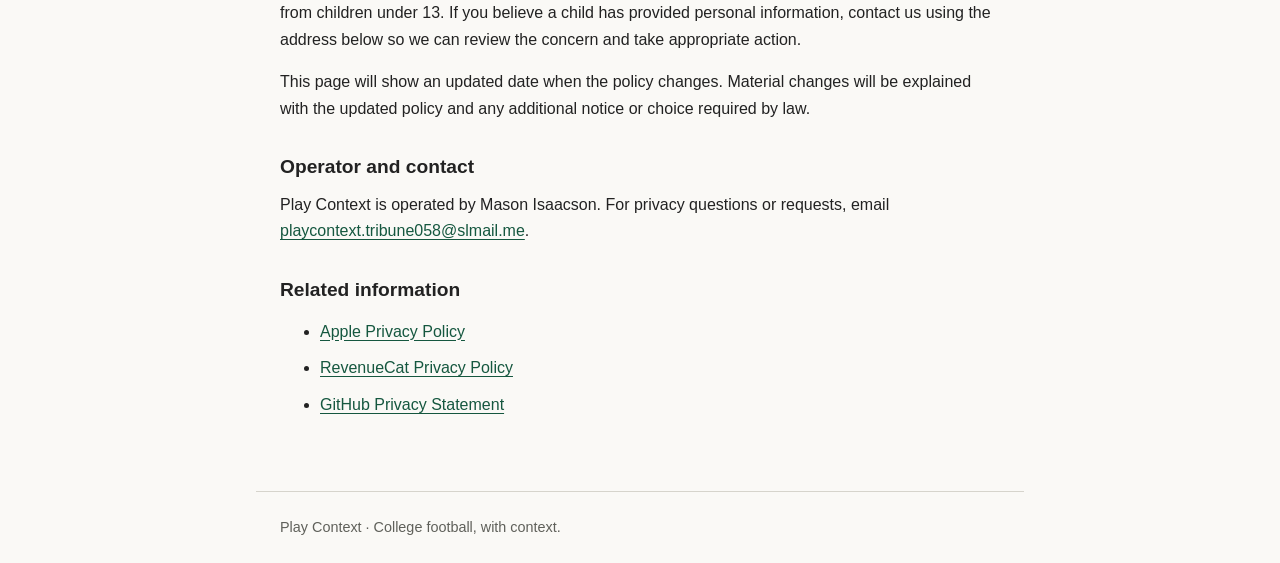
==== commit 03f2e1df: "Simplify sports-data policy wording" ====
--- a/privacy.html
+++ b/privacy.html
@@ -36,7 +36,7 @@
     </section>
     <section>
       <h2>Sports content, news, and other services</h2>
-      <p>The app uses generic helmet and jersey artwork and does not download team logos or player portraits from third-party image servers. Our backend obtains sports data from CFBD and other third-party sports-data providers.</p>
+      <p>The app uses generic helmet and jersey artwork and does not download team logos or player portraits from third-party image servers. Our backend obtains sports data from CFBD.</p>
       <p>Opening an article takes you to its publisher’s website. That site can process information under its own privacy policy. Apple and RevenueCat also describe their handling of information in their policies, linked below.</p>
       <p>Our public support and legal pages are hosted on GitHub Pages. GitHub receives connection information when you visit those pages and handles it under its privacy statement. Those pages do not include advertising, analytics scripts, or contact forms. If you email us, we receive your email address and the information you choose to include, and use them to respond and handle your request. Our contact address uses SimpleLogin to forward messages to our support inbox; SimpleLogin and our email provider process those messages to deliver them.</p>
     </section>
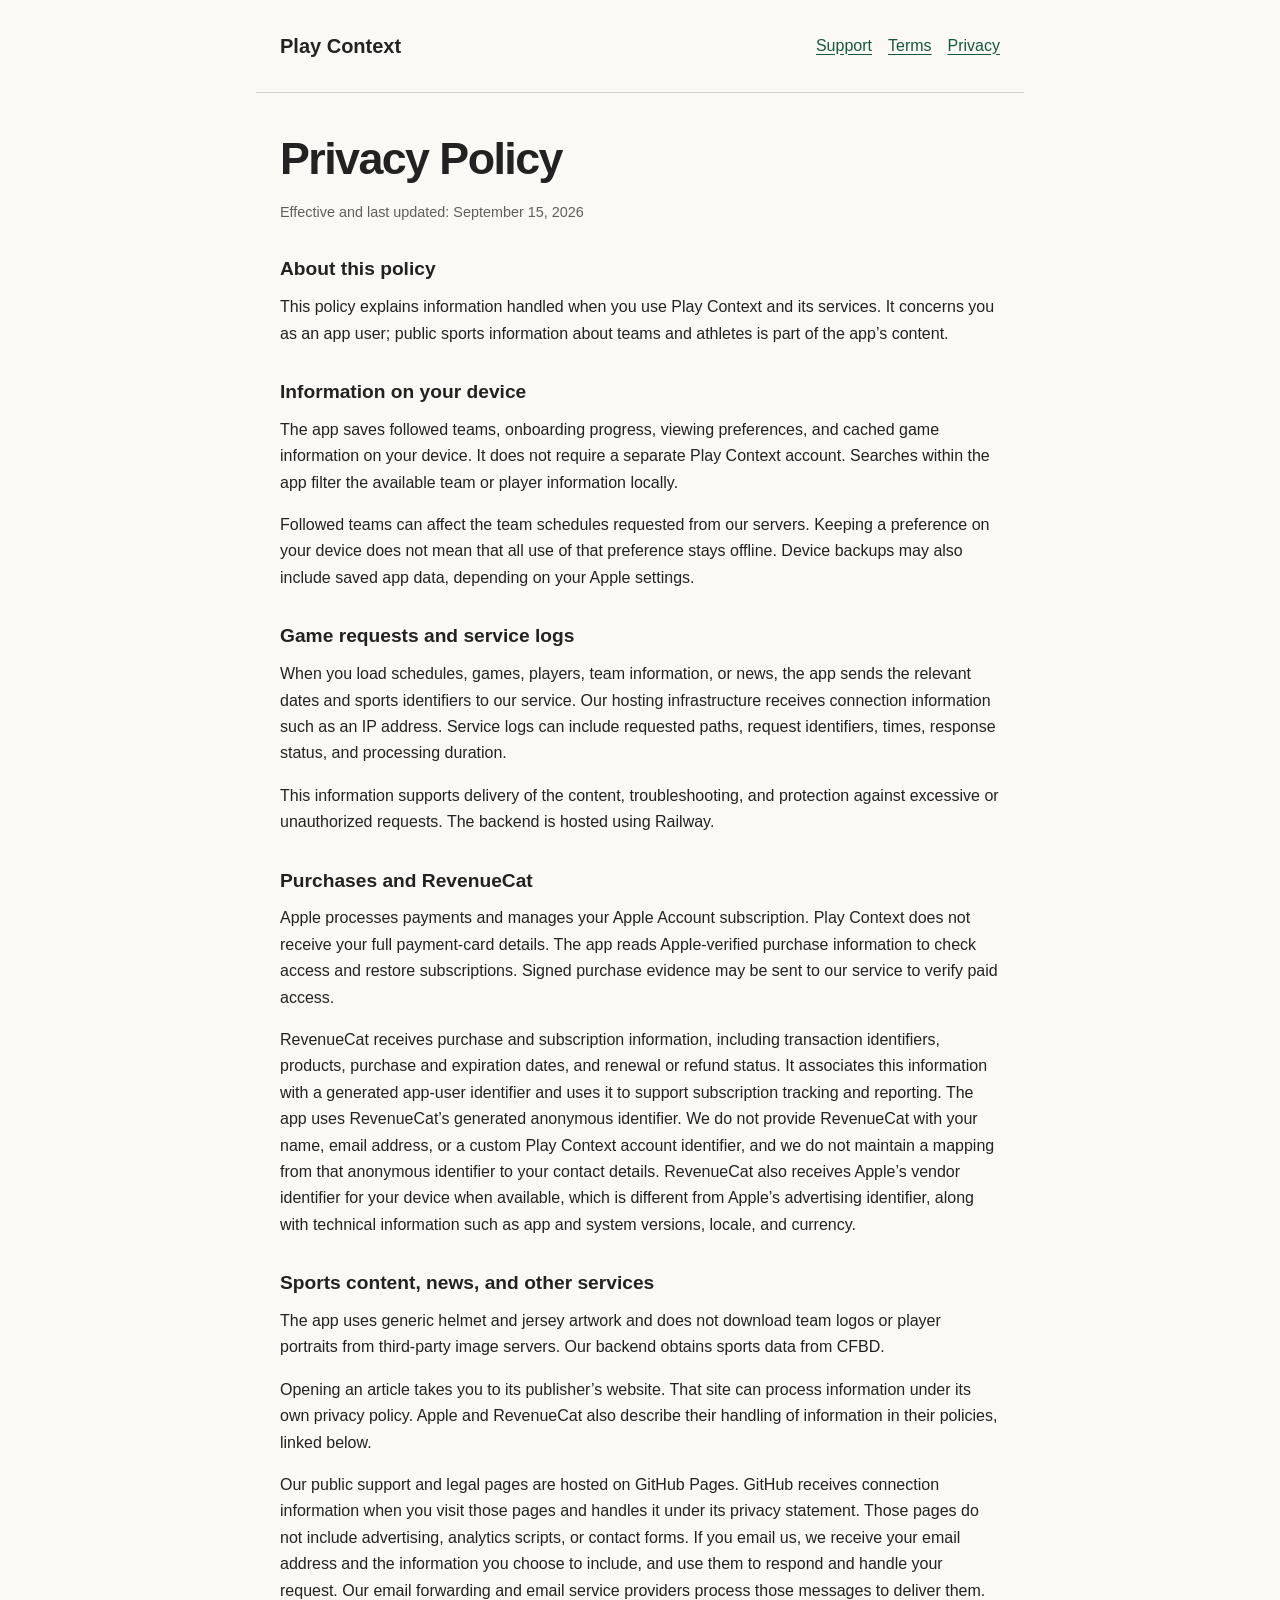
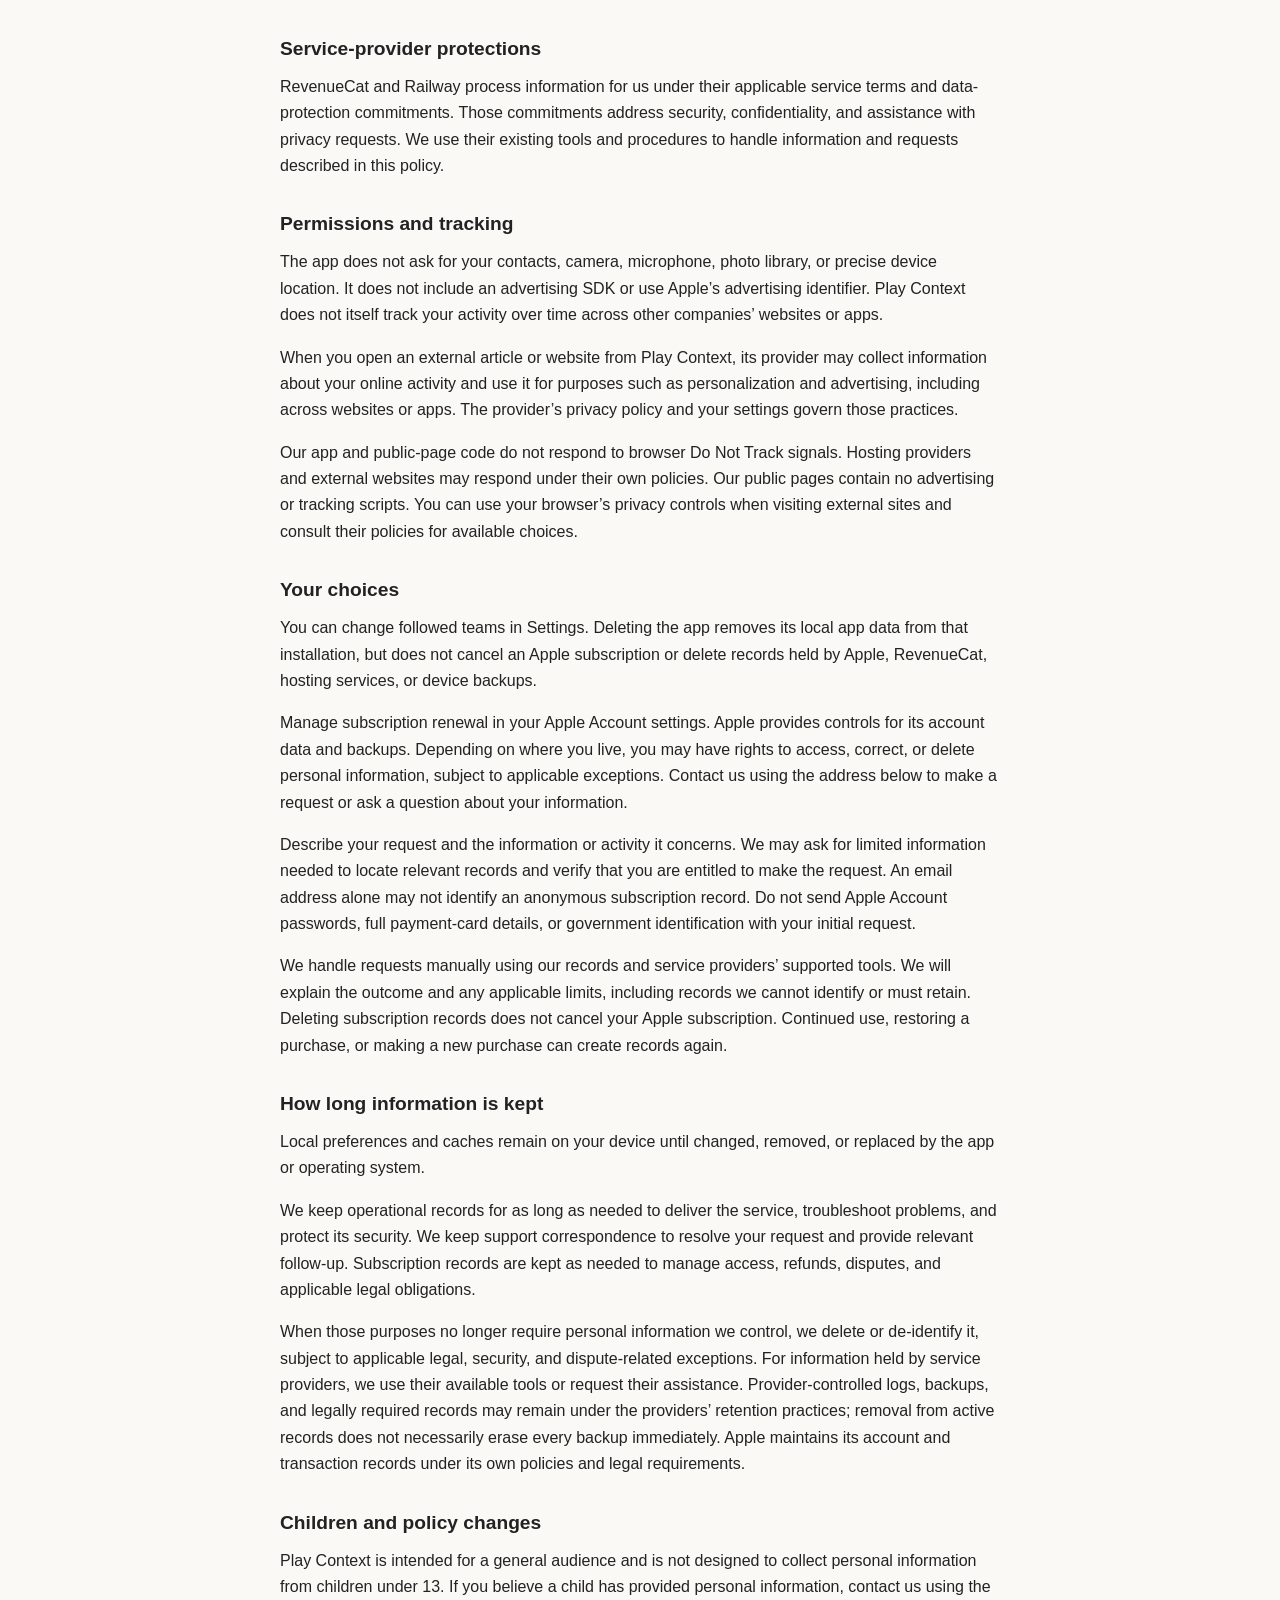
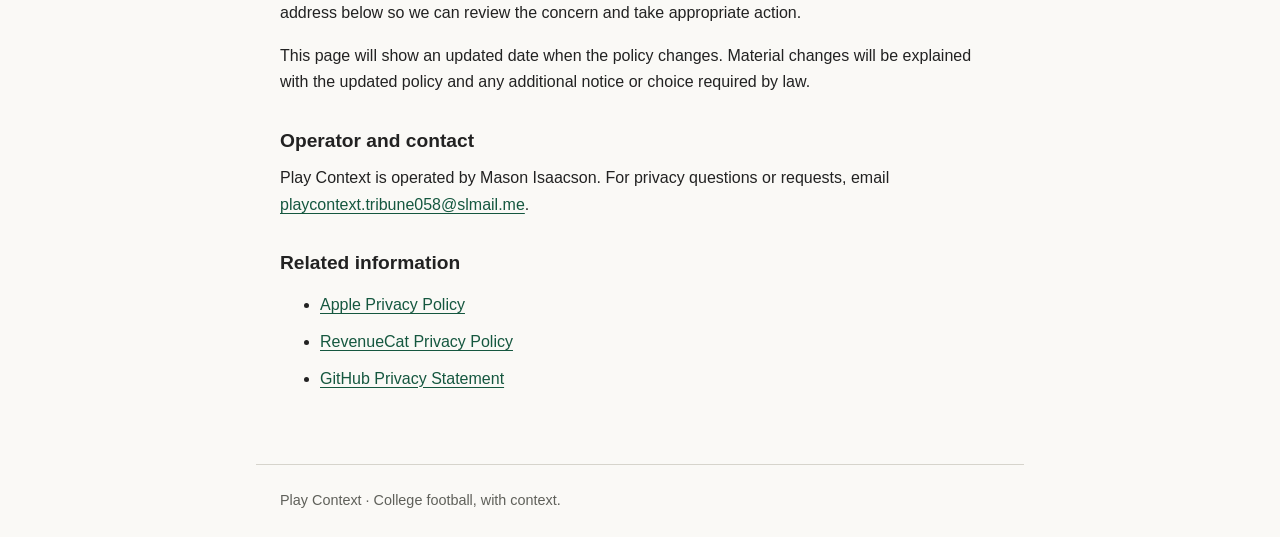
==== commit 250d02f4: "Simplify support email provider wording" ====
--- a/privacy.html
+++ b/privacy.html
@@ -38,7 +38,7 @@
       <h2>Sports content, news, and other services</h2>
       <p>The app uses generic helmet and jersey artwork and does not download team logos or player portraits from third-party image servers. Our backend obtains sports data from CFBD.</p>
       <p>Opening an article takes you to its publisher’s website. That site can process information under its own privacy policy. Apple and RevenueCat also describe their handling of information in their policies, linked below.</p>
-      <p>Our public support and legal pages are hosted on GitHub Pages. GitHub receives connection information when you visit those pages and handles it under its privacy statement. Those pages do not include advertising, analytics scripts, or contact forms. If you email us, we receive your email address and the information you choose to include, and use them to respond and handle your request. Our contact address uses SimpleLogin to forward messages to our support inbox; SimpleLogin and our email provider process those messages to deliver them.</p>
+      <p>Our public support and legal pages are hosted on GitHub Pages. GitHub receives connection information when you visit those pages and handles it under its privacy statement. Those pages do not include advertising, analytics scripts, or contact forms. If you email us, we receive your email address and the information you choose to include, and use them to respond and handle your request. Our email forwarding and email service providers process those messages to deliver them.</p>
     </section>
     <section>
       <h2>Service-provider protections</h2>
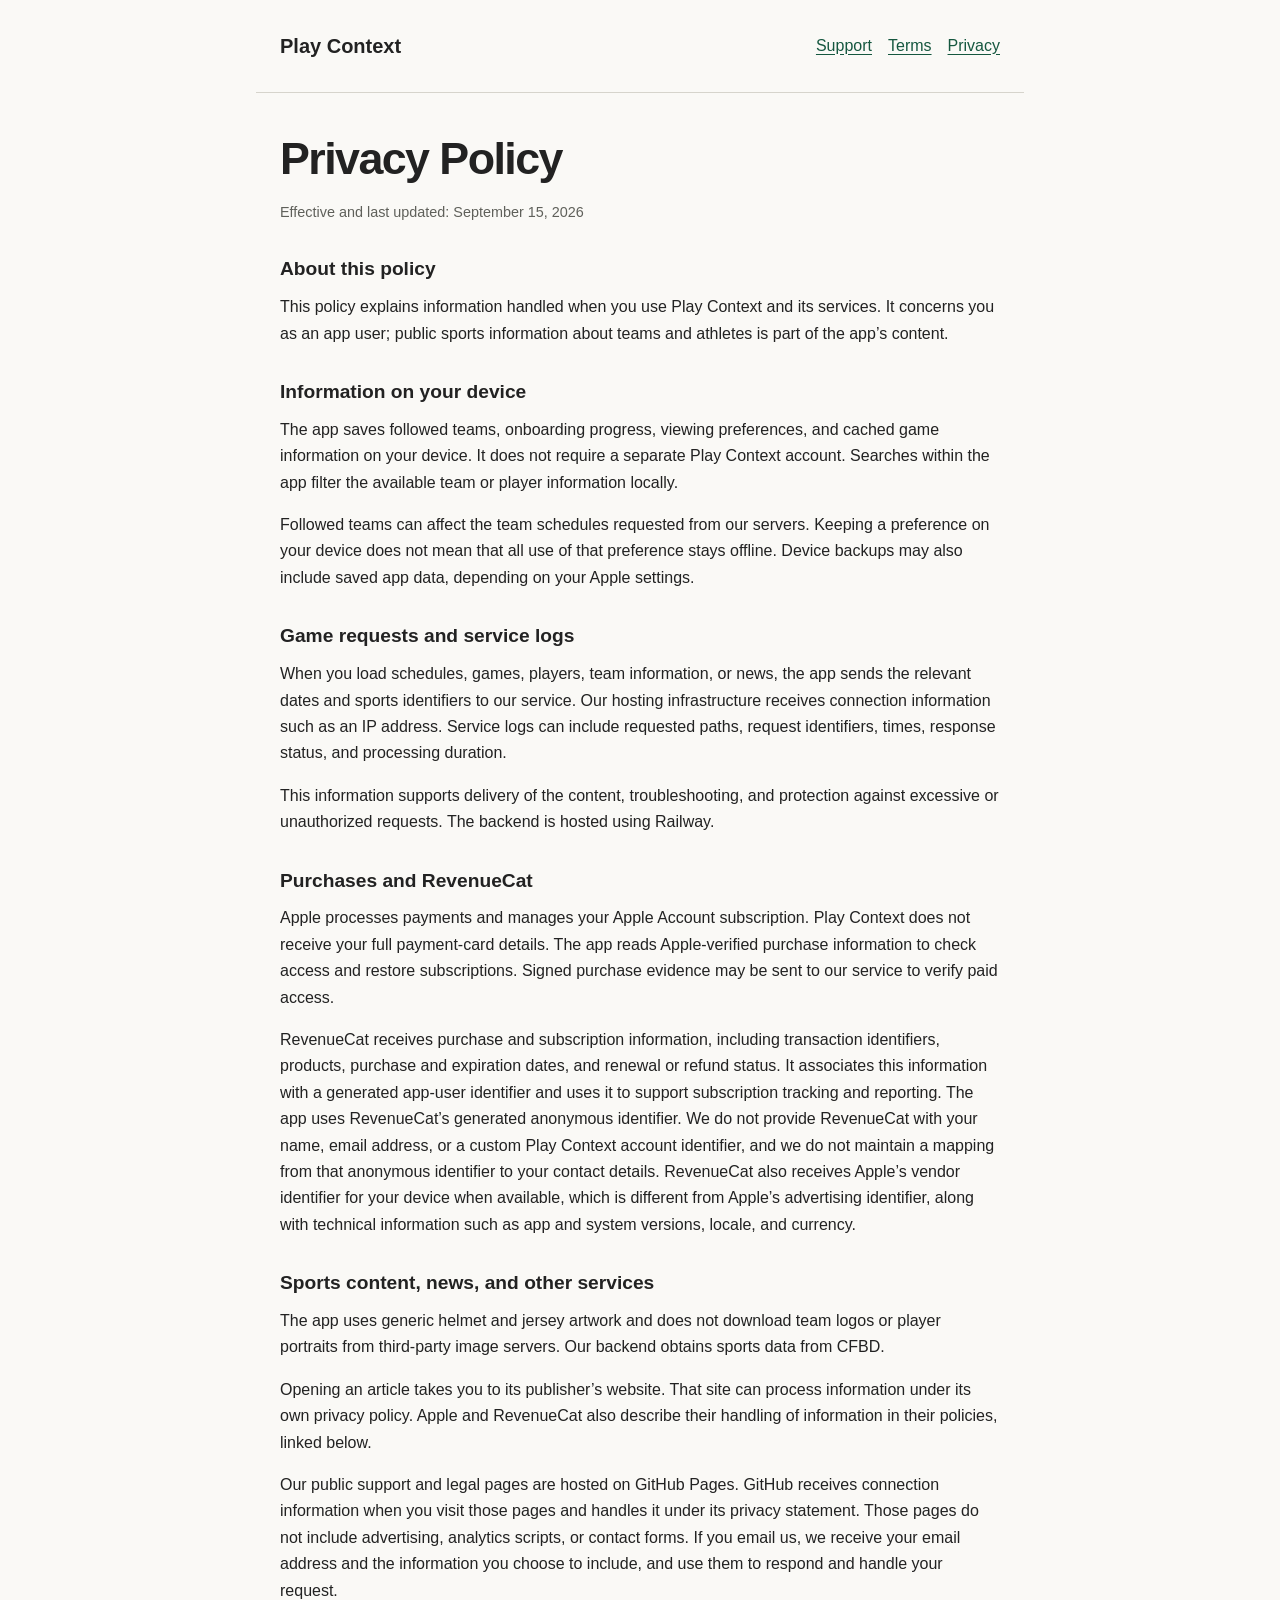
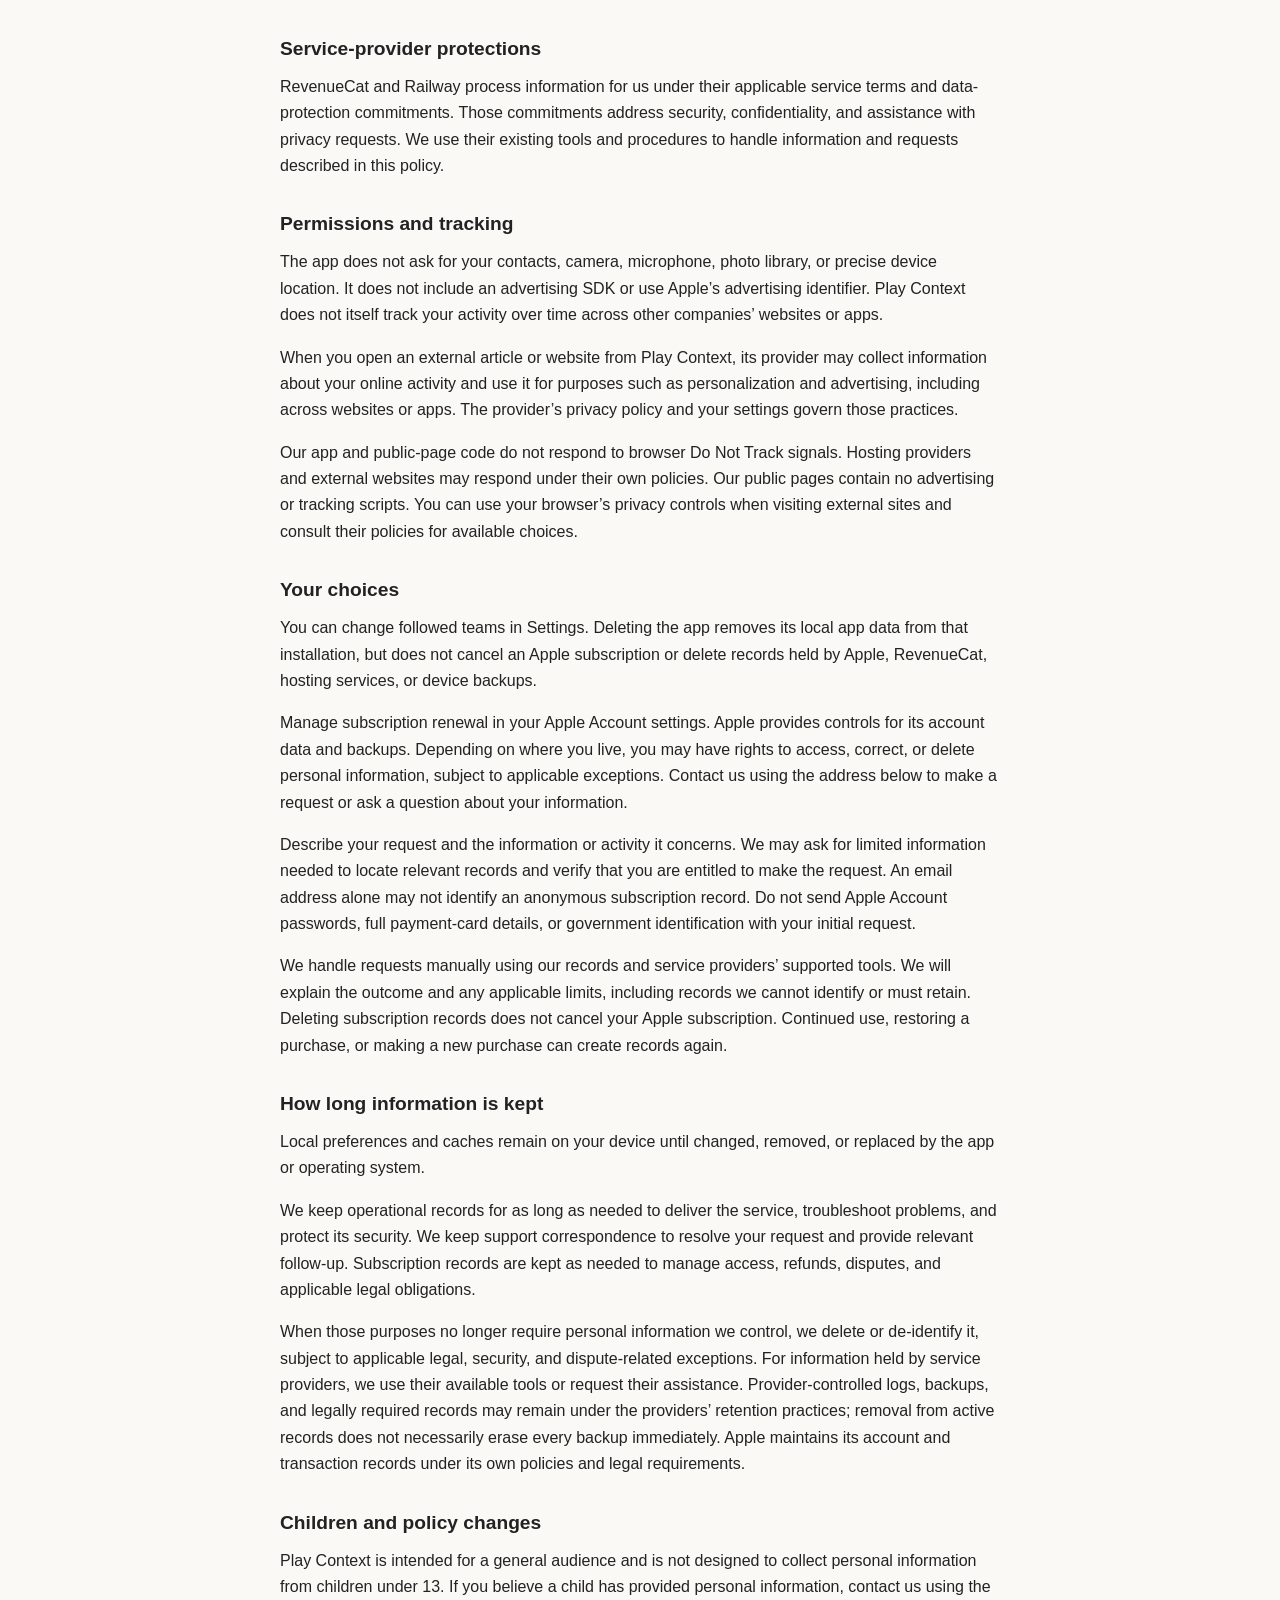
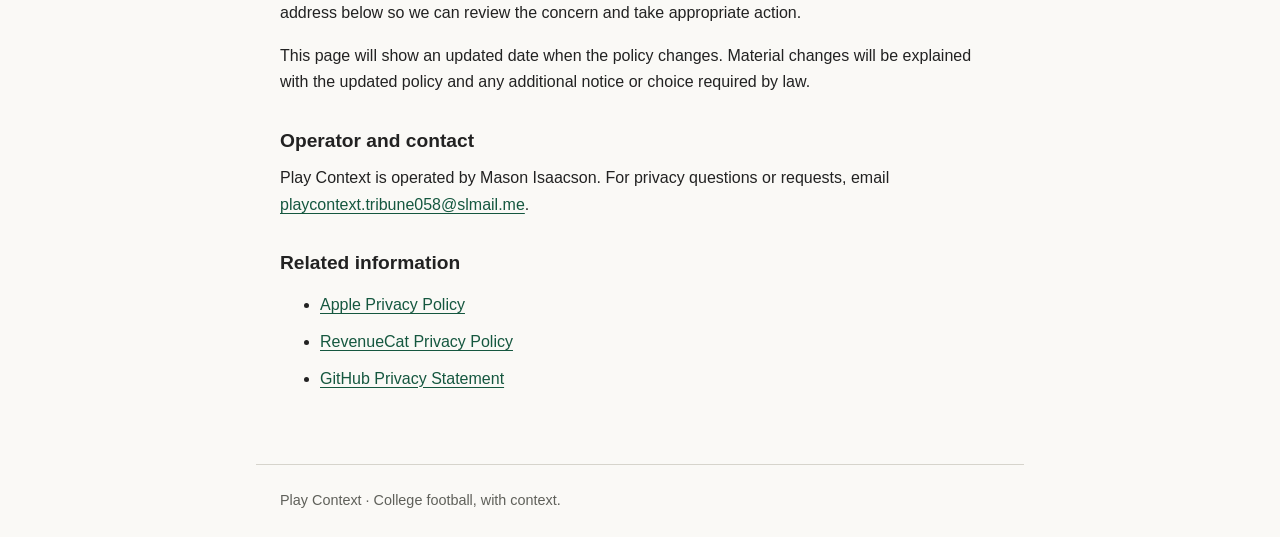
==== commit 706b741f: "Remove email provider reference from privacy policy" ====
--- a/privacy.html
+++ b/privacy.html
@@ -38,7 +38,7 @@
       <h2>Sports content, news, and other services</h2>
       <p>The app uses generic helmet and jersey artwork and does not download team logos or player portraits from third-party image servers. Our backend obtains sports data from CFBD.</p>
       <p>Opening an article takes you to its publisher’s website. That site can process information under its own privacy policy. Apple and RevenueCat also describe their handling of information in their policies, linked below.</p>
-      <p>Our public support and legal pages are hosted on GitHub Pages. GitHub receives connection information when you visit those pages and handles it under its privacy statement. Those pages do not include advertising, analytics scripts, or contact forms. If you email us, we receive your email address and the information you choose to include, and use them to respond and handle your request. Our email forwarding and email service providers process those messages to deliver them.</p>
+      <p>Our public support and legal pages are hosted on GitHub Pages. GitHub receives connection information when you visit those pages and handles it under its privacy statement. Those pages do not include advertising, analytics scripts, or contact forms. If you email us, we receive your email address and the information you choose to include, and use them to respond and handle your request.</p>
     </section>
     <section>
       <h2>Service-provider protections</h2>
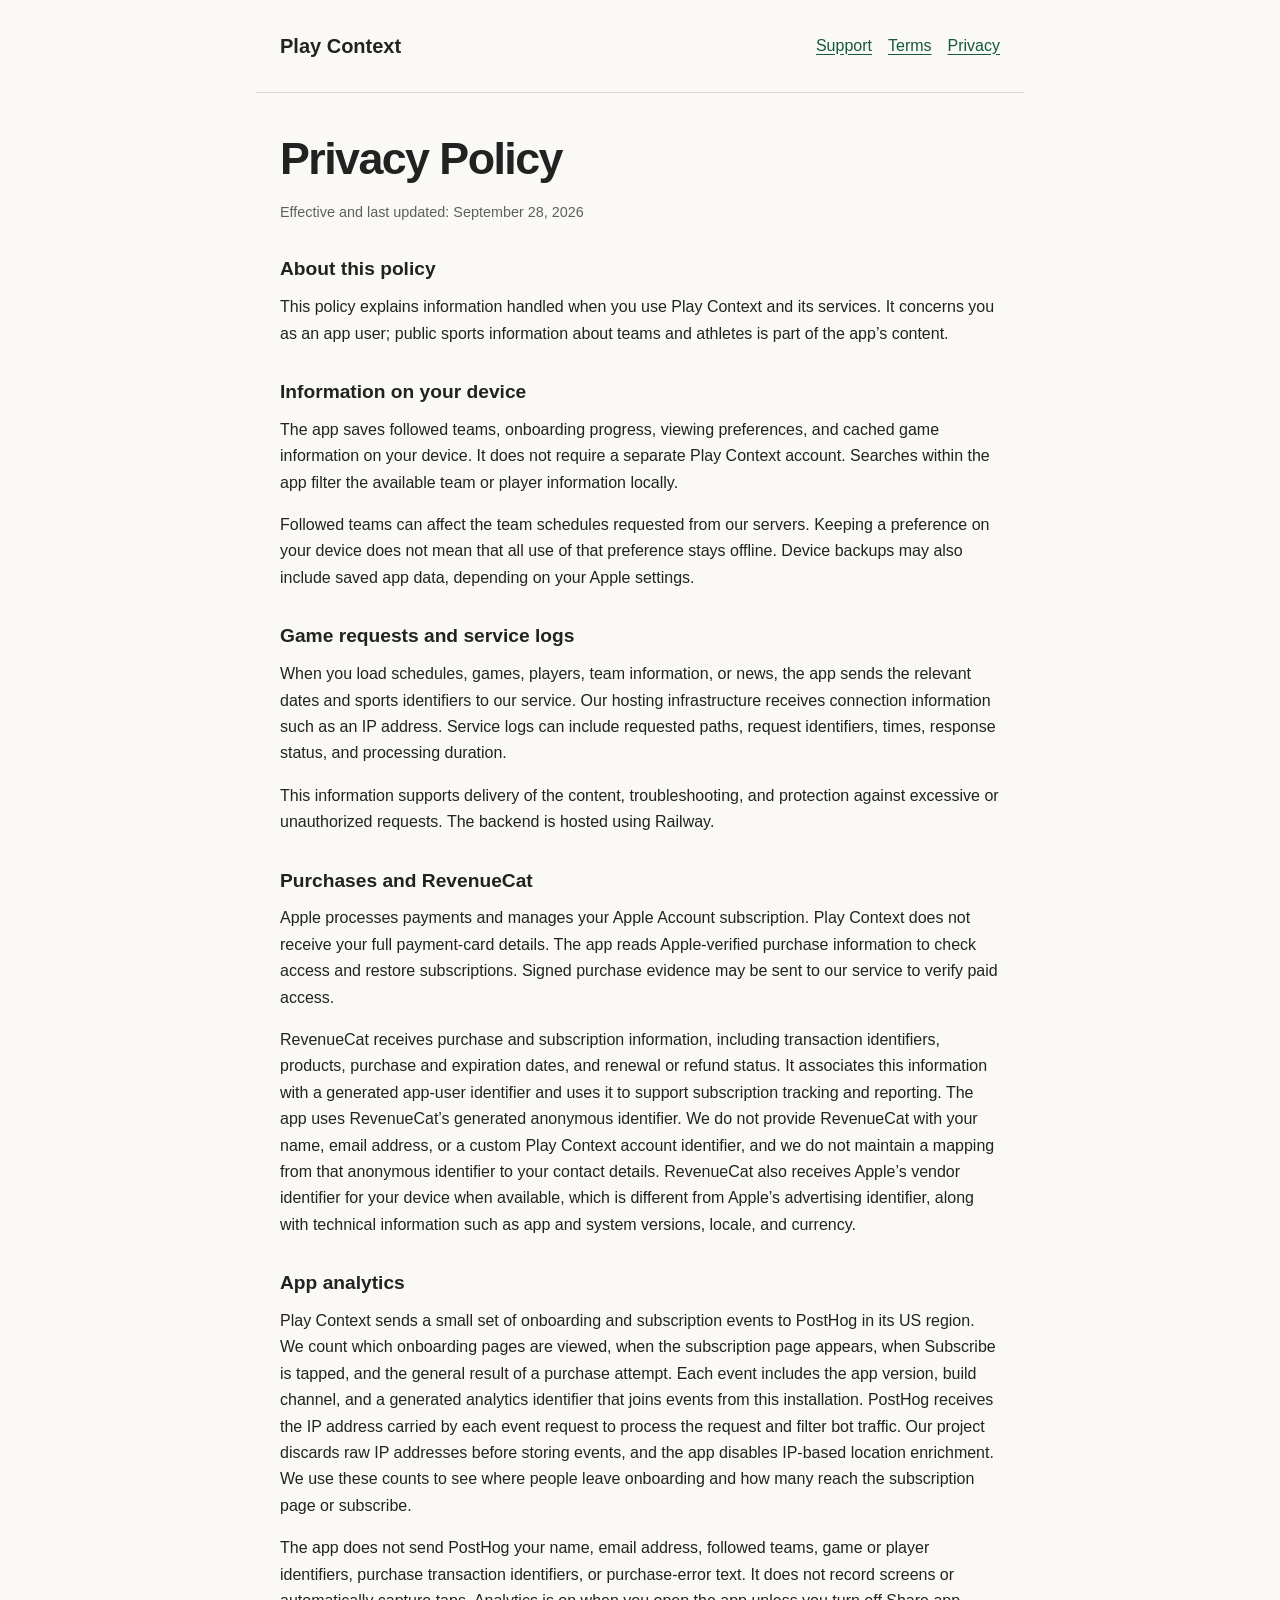
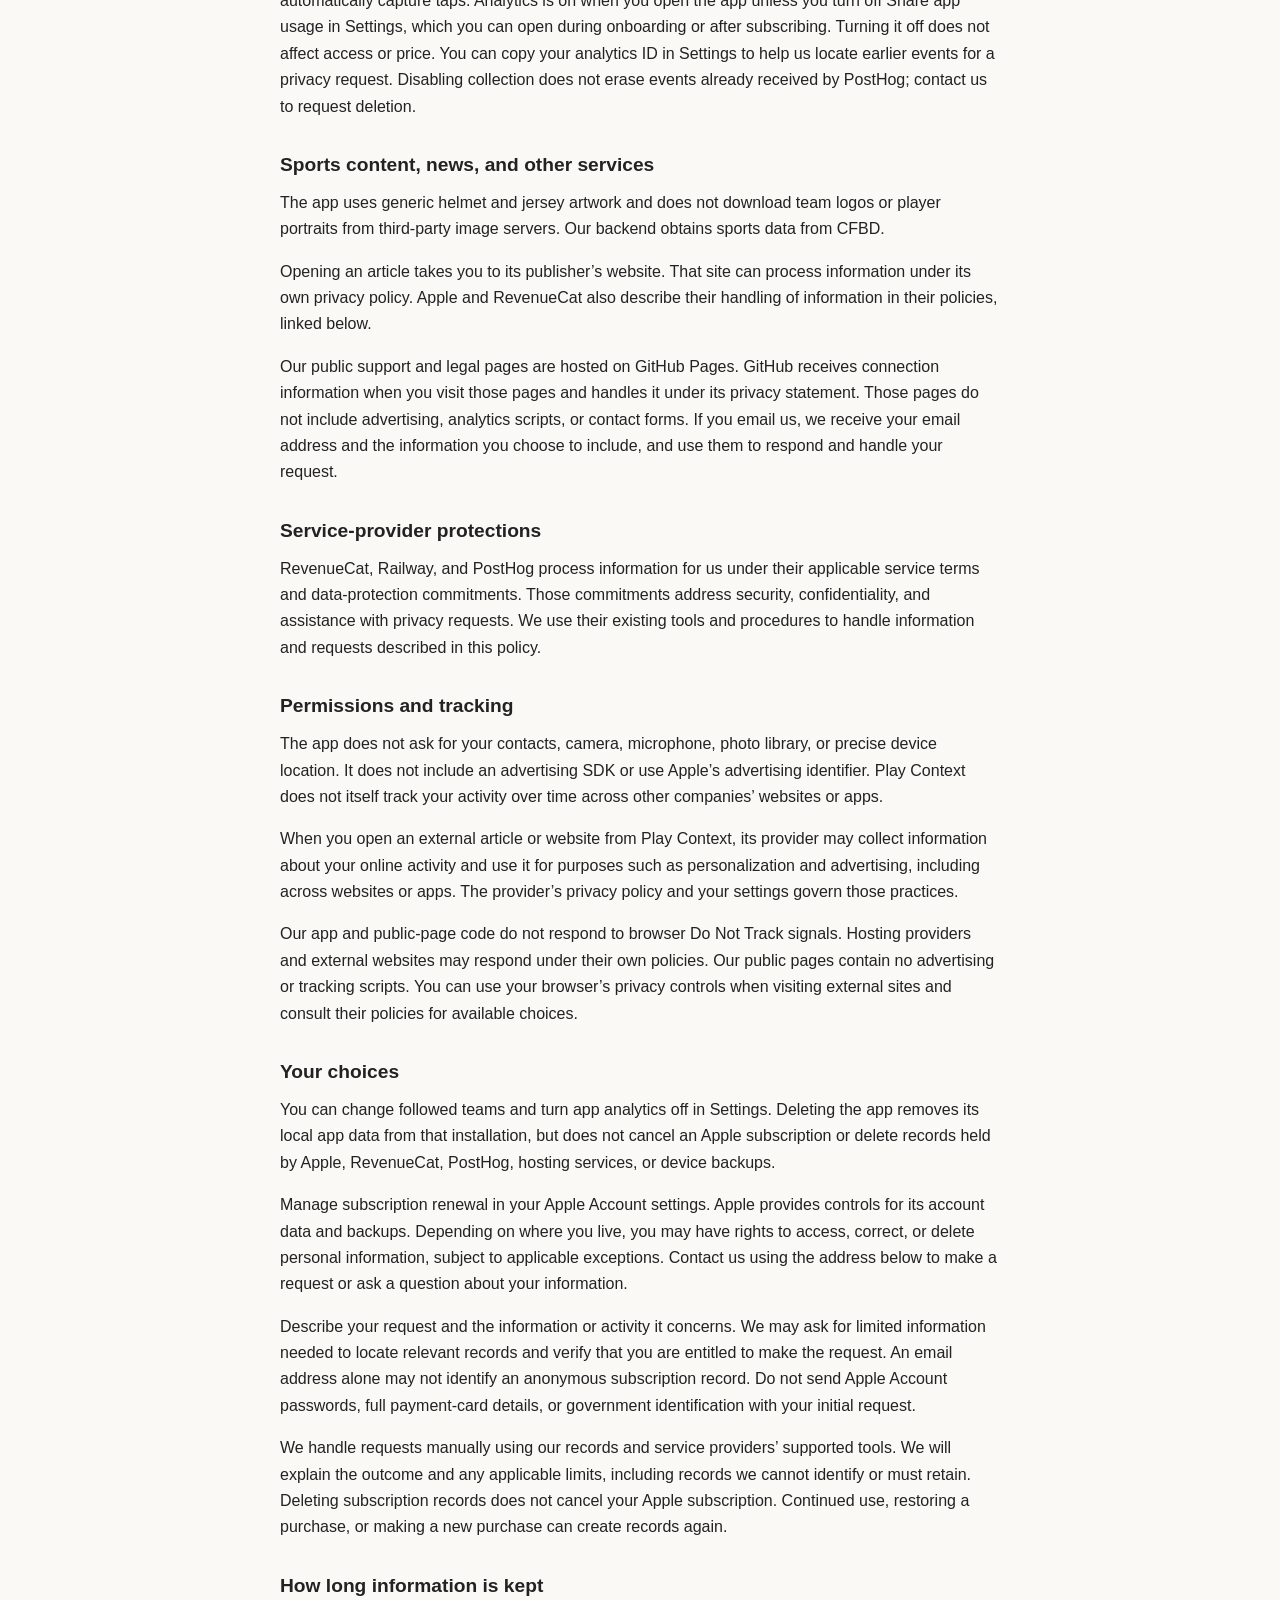
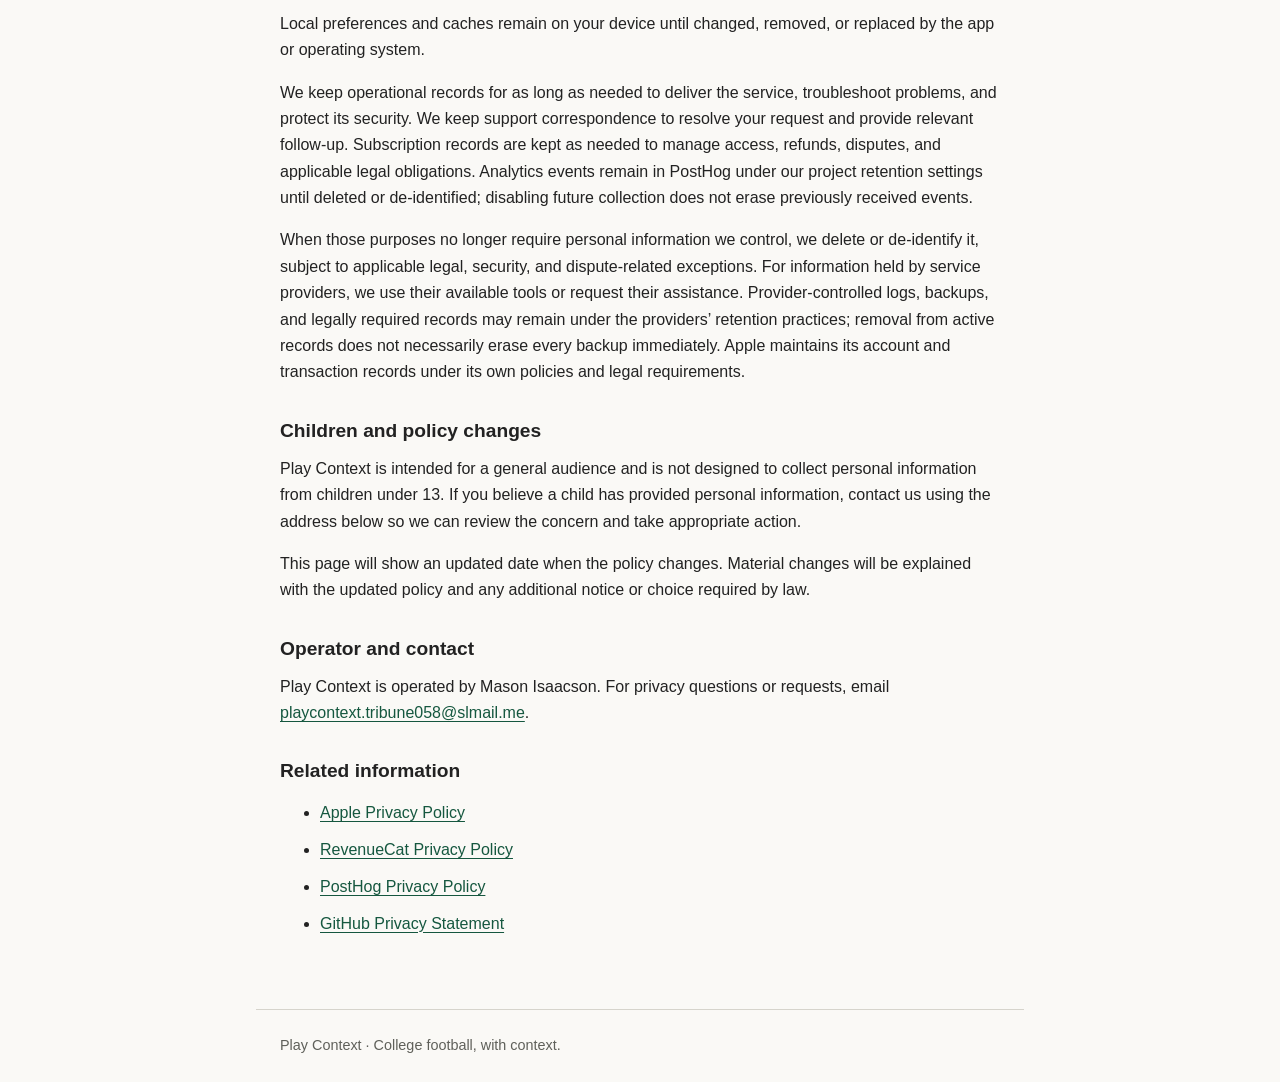
==== commit b7e340ce: "Disclose onboarding analytics and privacy controls" ====
--- a/privacy.html
+++ b/privacy.html
@@ -14,7 +14,7 @@
   </header>
   <main id="content">
     <h1>Privacy Policy</h1>
-    <p class="updated">Effective and last updated: September 15, 2026</p>
+    <p class="updated">Effective and last updated: September 28, 2026</p>
     <section>
       <h2>About this policy</h2>
       <p>This policy explains information handled when you use Play Context and its services. It concerns you as an app user; public sports information about teams and athletes is part of the app’s content.</p>
@@ -35,6 +35,11 @@
       <p>RevenueCat receives purchase and subscription information, including transaction identifiers, products, purchase and expiration dates, and renewal or refund status. It associates this information with a generated app-user identifier and uses it to support subscription tracking and reporting. The app uses RevenueCat’s generated anonymous identifier. We do not provide RevenueCat with your name, email address, or a custom Play Context account identifier, and we do not maintain a mapping from that anonymous identifier to your contact details. RevenueCat also receives Apple’s vendor identifier for your device when available, which is different from Apple’s advertising identifier, along with technical information such as app and system versions, locale, and currency.</p>
     </section>
     <section>
+      <h2>App analytics</h2>
+      <p>Play Context sends a small set of onboarding and subscription events to PostHog in its US region. We count which onboarding pages are viewed, when the subscription page appears, when Subscribe is tapped, and the general result of a purchase attempt. Each event includes the app version, build channel, and a generated analytics identifier that joins events from this installation. PostHog receives the IP address carried by each event request to process the request and filter bot traffic. Our project discards raw IP addresses before storing events, and the app disables IP-based location enrichment. We use these counts to see where people leave onboarding and how many reach the subscription page or subscribe.</p>
+      <p>The app does not send PostHog your name, email address, followed teams, game or player identifiers, purchase transaction identifiers, or purchase-error text. It does not record screens or automatically capture taps. Analytics is on when you open the app unless you turn off Share app usage in Settings, which you can open during onboarding or after subscribing. Turning it off does not affect access or price. You can copy your analytics ID in Settings to help us locate earlier events for a privacy request. Disabling collection does not erase events already received by PostHog; contact us to request deletion.</p>
+    </section>
+    <section>
       <h2>Sports content, news, and other services</h2>
       <p>The app uses generic helmet and jersey artwork and does not download team logos or player portraits from third-party image servers. Our backend obtains sports data from CFBD.</p>
       <p>Opening an article takes you to its publisher’s website. That site can process information under its own privacy policy. Apple and RevenueCat also describe their handling of information in their policies, linked below.</p>
@@ -42,7 +47,7 @@
     </section>
     <section>
       <h2>Service-provider protections</h2>
-      <p>RevenueCat and Railway process information for us under their applicable service terms and data-protection commitments. Those commitments address security, confidentiality, and assistance with privacy requests. We use their existing tools and procedures to handle information and requests described in this policy.</p>
+      <p>RevenueCat, Railway, and PostHog process information for us under their applicable service terms and data-protection commitments. Those commitments address security, confidentiality, and assistance with privacy requests. We use their existing tools and procedures to handle information and requests described in this policy.</p>
     </section>
     <section>
       <h2>Permissions and tracking</h2>
@@ -52,7 +57,7 @@
     </section>
     <section>
       <h2>Your choices</h2>
-      <p>You can change followed teams in Settings. Deleting the app removes its local app data from that installation, but does not cancel an Apple subscription or delete records held by Apple, RevenueCat, hosting services, or device backups.</p>
+      <p>You can change followed teams and turn app analytics off in Settings. Deleting the app removes its local app data from that installation, but does not cancel an Apple subscription or delete records held by Apple, RevenueCat, PostHog, hosting services, or device backups.</p>
       <p>Manage subscription renewal in your Apple Account settings. Apple provides controls for its account data and backups. Depending on where you live, you may have rights to access, correct, or delete personal information, subject to applicable exceptions. Contact us using the address below to make a request or ask a question about your information.</p>
       <p>Describe your request and the information or activity it concerns. We may ask for limited information needed to locate relevant records and verify that you are entitled to make the request. An email address alone may not identify an anonymous subscription record. Do not send Apple Account passwords, full payment-card details, or government identification with your initial request.</p>
       <p>We handle requests manually using our records and service providers’ supported tools. We will explain the outcome and any applicable limits, including records we cannot identify or must retain. Deleting subscription records does not cancel your Apple subscription. Continued use, restoring a purchase, or making a new purchase can create records again.</p>
@@ -60,7 +65,7 @@
     <section>
       <h2>How long information is kept</h2>
       <p>Local preferences and caches remain on your device until changed, removed, or replaced by the app or operating system.</p>
-      <p>We keep operational records for as long as needed to deliver the service, troubleshoot problems, and protect its security. We keep support correspondence to resolve your request and provide relevant follow-up. Subscription records are kept as needed to manage access, refunds, disputes, and applicable legal obligations.</p>
+      <p>We keep operational records for as long as needed to deliver the service, troubleshoot problems, and protect its security. We keep support correspondence to resolve your request and provide relevant follow-up. Subscription records are kept as needed to manage access, refunds, disputes, and applicable legal obligations. Analytics events remain in PostHog under our project retention settings until deleted or de-identified; disabling future collection does not erase previously received events.</p>
       <p>When those purposes no longer require personal information we control, we delete or de-identify it, subject to applicable legal, security, and dispute-related exceptions. For information held by service providers, we use their available tools or request their assistance. Provider-controlled logs, backups, and legally required records may remain under the providers’ retention practices; removal from active records does not necessarily erase every backup immediately. Apple maintains its account and transaction records under its own policies and legal requirements.</p>
     </section>
     <section>
@@ -75,6 +80,7 @@
     <section><h2>Related information</h2><ul>
       <li><a href="https://www.apple.com/legal/privacy/">Apple Privacy Policy</a></li>
       <li><a href="https://www.revenuecat.com/privacy/">RevenueCat Privacy Policy</a></li>
+      <li><a href="https://posthog.com/privacy">PostHog Privacy Policy</a></li>
       <li><a href="https://docs.github.com/en/site-policy/privacy-policies/github-general-privacy-statement">GitHub Privacy Statement</a></li>
     </ul></section>
   </main>
